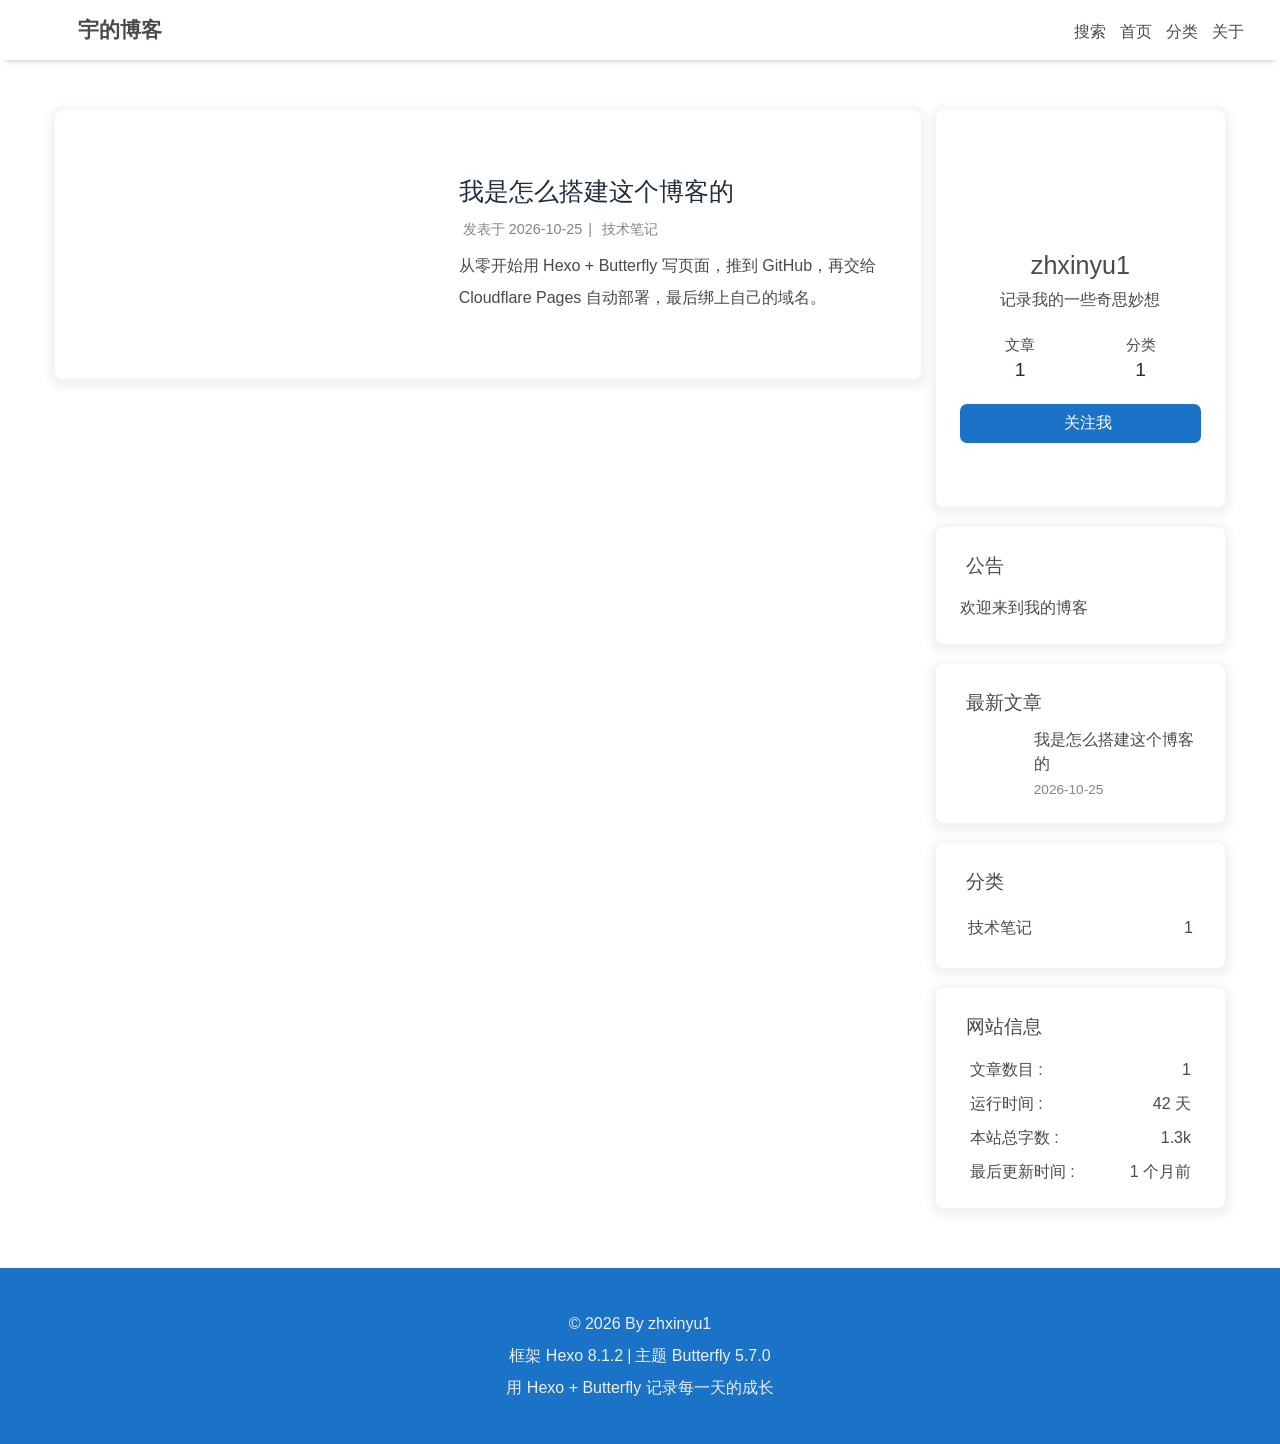
==== index.html @ e1a2023c "Site updated: 2026-10-25 14:16:28" ====
<!DOCTYPE html><html lang="zh-CN" data-theme="light"><head><meta charset="UTF-8"><meta http-equiv="X-UA-Compatible" content="IE=edge"><meta name="viewport" content="width=device-width, initial-scale=1.0,viewport-fit=cover"><title>宇的博客 - 记录我的一些奇思妙想</title><meta name="author" content="zhxinyu1"><meta name="copyright" content="zhxinyu1"><meta name="format-detection" content="telephone=no"><meta name="theme-color" content="#ffffff"><meta name="description" content="一些奇思妙想，一些偶然的小发现">
<meta property="og:type" content="website">
<meta property="og:title" content="宇的博客">
<meta property="og:url" content="https://zhxinyu1.github.io/index.html">
<meta property="og:site_name" content="宇的博客">
<meta property="og:description" content="一些奇思妙想，一些偶然的小发现">
<meta property="og:locale" content="zh_CN">
<meta property="og:image" content="https://zhxinyu1.github.io/img/avatar.jpg">
<meta property="article:author" content="zhxinyu1">
<meta property="article:tag" content="博客, 随笔, 奇思妙想">
<meta name="twitter:card" content="summary">
<meta name="twitter:image" content="https://zhxinyu1.github.io/img/avatar.jpg"><script type="application/ld+json">{
  "@context": "https://schema.org",
  "@type": "WebSite",
  "name": "宇的博客",
  "alternateName": [
    "记录我的一些奇思妙想",
    "zhxinyu1.github.io"
  ],
  "url": "https://zhxinyu1.github.io/"
}</script><link rel="shortcut icon" href="/img/favicon.png"><link rel="canonical" href="https://zhxinyu1.github.io/index.html"><link rel="preconnect" href="https://registry.npmmirror.com"/><link rel="stylesheet" href="/css/index.css?v=5.7.0"><link rel="stylesheet" href="https://registry.npmmirror.com/@fortawesome/fontawesome-free/7.3.1/files/css/all.min.css"><link rel="stylesheet" href="https://registry.npmmirror.com/@fancyapps/ui/6.1.14/files/dist/fancybox/fancybox.css" media="print" onload="this.media='all'"><script>
    (() => {
      
    const saveToLocal = {
      set: (key, value, ttl) => {
        const data = { value }

        if (ttl != null) {
          data.expiry = Date.now() + ttl * 86400000
        }

        localStorage.setItem(key, JSON.stringify(data))
      },
      get: key => {
        const itemStr = localStorage.getItem(key)
        if (!itemStr) return

        try {
          const data = JSON.parse(itemStr)

          if (data.expiry && Date.now() > data.expiry) {
            localStorage.removeItem(key)
            return
          }

          return data.value
        } catch {
          localStorage.removeItem(key)
        }
      }
    }

    const scriptCache = new Map()
    const cssCache = new Map()
    window.btf = {
      saveToLocal,
      getScript: (url, attr = {}) => {
        if (scriptCache.has(url)) {
          return scriptCache.get(url)
        }

        const promise = new Promise((resolve, reject) => {
          const script = document.createElement('script')

          script.src = url
          script.async = true

          for (const key in attr) {
            script.setAttribute(key, attr[key])
          }

          script.onload = resolve
          script.onerror = reject

          document.head.appendChild(script)
        })

        scriptCache.set(url, promise)

        return promise
      },
      getCSS: (url, id) => {
        if (cssCache.has(url)) {
          return cssCache.get(url)
        }

        const promise = new Promise((resolve, reject) => {
          const link = document.createElement('link')

          link.rel = 'stylesheet'
          link.href = url

          if (id) {
            link.id = id
          }

          link.onload = resolve
          link.onerror = reject

          document.head.appendChild(link)
        })

        cssCache.set(url, promise)

        return promise
      },
      addGlobalFn: (key, fn, name = false, parent = window) => {
        if (!false && key.startsWith('pjax')) return
        const globalFn = parent.globalFn || {}
        globalFn[key] = globalFn[key] || {}
        globalFn[key][name || Object.keys(globalFn[key]).length] = fn
        parent.globalFn = globalFn
      }
    }
  
      
      const metaThemeColor = document.querySelector('meta[name="theme-color"]')
      const activateDarkMode = () => {
        document.documentElement.dataset.theme = 'dark'
        if (metaThemeColor !== null) {
          metaThemeColor.setAttribute('content', '#0d0d0d')
        }
      }
      const activateLightMode = () => {
        document.documentElement.dataset.theme = 'light'
        if (metaThemeColor !== null) {
          metaThemeColor.setAttribute('content', '#ffffff')
        }
      }

      btf.activateDarkMode = activateDarkMode
      btf.activateLightMode = activateLightMode

      const theme = saveToLocal.get('theme')
    
          const mediaQueryDark = window.matchMedia('(prefers-color-scheme: dark)')
          const mediaQueryLight = window.matchMedia('(prefers-color-scheme: light)')

          if (theme === undefined) {
            if (mediaQueryLight.matches) activateLightMode()
            else if (mediaQueryDark.matches) activateDarkMode()
            else {
              const hour = new Date().getHours()
              const start = 6
              const end = 18
              const isNight =
                start < end
                    ? hour < start || hour >= end
                    : hour >= start || hour < end
              isNight ? activateDarkMode() : activateLightMode()
            }
            mediaQueryDark.addEventListener('change', e => {
              if (saveToLocal.get('theme') === undefined) {
                e.matches ? activateDarkMode() : activateLightMode()
              }
            })
          } else {
            theme === 'light' ? activateLightMode() : activateDarkMode()
          }
        
      
      const asideStatus = saveToLocal.get('aside-status')
      if (asideStatus !== undefined) {
        document.documentElement.classList.toggle('hide-aside', asideStatus === 'hide')
      }
    
      
    const detectApple = () => {
      if (/iPad|iPhone|iPod|Macintosh/.test(navigator.userAgent)) {
        document.documentElement.classList.add('apple')
      }
    }
    detectApple()
  
    })()
  </script><script>const GLOBAL_CONFIG = {
  root: '/',
  algolia: undefined,
  localSearch: {"path":"/search.xml","preload":true,"top_n_per_article":1,"unescape":false,"pagination":{"enable":false,"hitsPerPage":8},"languages":{"hits_empty":"未找到符合您查询的内容：${query}","hits_stats":"共找到 ${hits} 篇文章"}},
  translate: undefined,
  highlight: {"plugin":"highlight.js","highlightCopy":true,"highlightLang":true,"highlightHeightLimit":false,"highlightFullpage":false,"highlightMacStyle":true},
  copy: {
    success: '复制成功',
    error: '复制失败',
    noSupport: '浏览器不支持'
  },
  relativeDate: {
    homepage: false,
    post: false
  },
  runtime: '天',
  dateSuffix: {
    just: '刚刚',
    min: '分钟前',
    hour: '小时前',
    day: '天前',
    month: '个月前'
  },
  copyright: {"limitCount":150,"languages":{"author":"作者: zhxinyu1","link":"链接: ","source":"来源: 宇的博客","info":"著作权归作者所有。商业转载请联系作者获得授权，非商业转载请注明出处。"}},
  lightbox: 'fancybox',
  Snackbar: undefined,
  infinitegrid: {
    js: 'https://registry.npmmirror.com/@egjs/infinitegrid/4.13.0/files/dist/infinitegrid.min.js',
    buttonText: '加载更多'
  },
  isPhotoFigcaption: true,
  islazyloadPlugin: true,
  isAnchor: false,
  percent: {
    toc: true,
    rightside: true,
  },
  autoDarkmode: true
}</script><script id="config-diff">var GLOBAL_CONFIG_SITE = {
  title: '宇的博客',
  isHighlightShrink: false,
  isToc: false,
  pageType: 'home'
}</script><link rel="stylesheet" href="/css/custom.css"><meta name="generator" content="Hexo 8.1.2"></head><body><div id="loading-box"><div class="loading-left-bg"></div><div class="loading-right-bg"></div><div class="spinner-box"><div class="configure-border-1"><div class="configure-core"></div></div><div class="configure-border-2"><div class="configure-core"></div></div><div class="loading-word">加载中...</div></div></div><script>(()=>{
  const $loadingBox = document.getElementById('loading-box')
  const $body = document.body
  const preloader = {
    endLoading: () => {
      if ($loadingBox.classList.contains('loaded')) return
      $body.style.overflow = ''
      $loadingBox.classList.add('loaded')
    },
    initLoading: () => {
      $body.style.overflow = 'hidden'
      $loadingBox.classList.remove('loaded')
    }
  }

  preloader.initLoading()

  if (document.readyState === 'complete') {
    preloader.endLoading()
  } else {
    window.addEventListener('load', preloader.endLoading)
    document.addEventListener('DOMContentLoaded', preloader.endLoading)
    // Add timeout protection: force end after 7 seconds
    setTimeout(preloader.endLoading, 7000)
  }

  if (false) {
    btf.addGlobalFn('pjaxSend', preloader.initLoading, 'preloader_init')
    btf.addGlobalFn('pjaxComplete', preloader.endLoading, 'preloader_end')
  }
})()</script><div id="sidebar"><div id="menu-mask"></div><div id="sidebar-menus"><div class="avatar-img text-center"><img src="[data-uri]" data-lazy-src="/img/avatar.jpg" onerror="this.onerror=null;this.src='/img/friend_404.gif'" alt="avatar"/></div><div class="site-data text-center"><a href="/"><div class="headline">文章</div><div class="length-num">1</div></a><a href="/categories/"><div class="headline">分类</div><div class="length-num">1</div></a></div><div class="menus_items"><div class="menus_item"><a class="site-page" href="/"><i class="fa-fw fas fa-home"></i><span> 首页</span></a></div><div class="menus_item"><a class="site-page" href="/categories/"><i class="fa-fw fas fa-folder-open"></i><span> 分类</span></a></div><div class="menus_item"><a class="site-page" href="/about/"><i class="fa-fw fas fa-user"></i><span> 关于</span></a></div></div></div></div><div class="page" id="body-wrap"><header class="not-top-img fixed" id="page-header"><nav id="nav"><span id="blog-info"><a class="nav-site-title" href="/"><img class="site-icon" src="[data-uri]" data-lazy-src="/img/logo.png" alt="Logo"><span class="site-name">宇的博客</span></a></span><div id="menus"><div id="search-button"><span class="site-page social-icon search"><i class="fas fa-search fa-fw"></i><span> 搜索</span></span></div><div class="menus_items"><div class="menus_item"><a class="site-page" href="/"><i class="fa-fw fas fa-home"></i><span> 首页</span></a></div><div class="menus_item"><a class="site-page" href="/categories/"><i class="fa-fw fas fa-folder-open"></i><span> 分类</span></a></div><div class="menus_item"><a class="site-page" href="/about/"><i class="fa-fw fas fa-user"></i><span> 关于</span></a></div></div><div id="toggle-menu"><span class="site-page"><i class="fas fa-bars fa-fw"></i></span></div></div></nav><h1 class="title-seo">宇的博客</h1></header><main class="layout" id="content-inner"><div class="recent-posts nc" id="recent-posts"><div class="recent-post-items"><div class="recent-post-item"><div class="post_cover left"><a href="/2026/10/25/%E6%88%91%E7%9A%84%E7%AC%AC%E4%B8%80%E7%AF%87%E5%8D%9A%E5%AE%A2/" title="我是怎么搭建这个博客的"><img class="post-bg" src="[data-uri]" data-lazy-src="/img/cover/cover3.jpg" onerror="this.onerror=null;this.src='/img/404.jpg'" alt="我是怎么搭建这个博客的"></a></div><div class="recent-post-info"><a class="article-title" href="/2026/10/25/%E6%88%91%E7%9A%84%E7%AC%AC%E4%B8%80%E7%AF%87%E5%8D%9A%E5%AE%A2/" title="我是怎么搭建这个博客的">我是怎么搭建这个博客的</a><div class="article-meta-wrap"><span class="post-meta-date"><i class="far fa-calendar-alt"></i><span class="article-meta-label">发表于</span><time datetime="2026-10-25T03:40:00.000Z" title="发表于 2026-10-25 11:40:00">2026-10-25</time></span><span class="article-meta"><span class="article-meta-separator">|</span><i class="fas fa-inbox"></i><a class="article-meta__categories" href="/categories/%E6%8A%80%E6%9C%AF%E7%AC%94%E8%AE%B0/">技术笔记</a></span></div><div class="content">从零开始用 Hexo + Butterfly 写页面，推到 GitHub，再交给 Cloudflare Pages 自动部署，最后绑上自己的域名。</div></div></div></div></div><div class="aside-content" id="aside-content"><div class="card-widget card-info text-center"><div class="avatar-img"><img src="[data-uri]" data-lazy-src="/img/avatar.jpg" onerror="this.onerror=null;this.src='/img/friend_404.gif'" alt="avatar"/></div><div class="author-info-name">zhxinyu1</div><div class="author-info-description">记录我的一些奇思妙想</div><div class="site-data"><a href="/"><div class="headline">文章</div><div class="length-num">1</div></a><a href="/categories/"><div class="headline">分类</div><div class="length-num">1</div></a></div><a id="card-info-btn" target="_blank" rel="noopener" href="https://github.com/zhxinyu1"><i class="fab fa-github"></i><span>关注我</span></a><div class="card-info-social-icons"><a class="social-icon" href="https://github.com/zhxinyu1" target="_blank" title="Github"><i class="fab fa-github" style="color: #1a73c6;"></i></a><a class="social-icon" href="/categories/" target="_blank" title="分类"><i class="fas fa-folder-open" style="color: #1a73c6;"></i></a><a class="social-icon" href="/about/" target="_blank" title="联系我"><i class="fas fa-envelope" style="color: #1a73c6;"></i></a></div></div><div class="card-widget card-announcement"><div class="item-headline"><i class="fas fa-bullhorn fa-shake"></i><span>公告</span></div><div class="announcement_content">欢迎来到我的博客</div></div><div class="sticky_layout"><div class="card-widget card-recent-post"><div class="item-headline"><i class="fas fa-history"></i><span>最新文章</span></div><div class="aside-list"><div class="aside-list-item"><a class="thumbnail" href="/2026/10/25/%E6%88%91%E7%9A%84%E7%AC%AC%E4%B8%80%E7%AF%87%E5%8D%9A%E5%AE%A2/" title="我是怎么搭建这个博客的"><img src="[data-uri]" data-lazy-src="/img/cover/cover3.jpg" onerror="this.onerror=null;this.src='/img/404.jpg'" alt="我是怎么搭建这个博客的"/></a><div class="content"><a class="title" href="/2026/10/25/%E6%88%91%E7%9A%84%E7%AC%AC%E4%B8%80%E7%AF%87%E5%8D%9A%E5%AE%A2/" title="我是怎么搭建这个博客的">我是怎么搭建这个博客的</a><time datetime="2026-10-25T03:40:00.000Z" title="发表于 2026-10-25 11:40:00">2026-10-25</time></div></div></div></div><div class="card-widget card-categories"><div class="item-headline"><i class="fas fa-folder-open"></i><span>分类</span></div>
          <ul class="card-category-list" id="aside-cat-list">
            <li class="card-category-list-item "><a class="card-category-list-link" href="/categories/%E6%8A%80%E6%9C%AF%E7%AC%94%E8%AE%B0/"><span class="card-category-list-name">技术笔记</span><span class="card-category-list-count">1</span></a></li>
          </ul></div><div class="card-widget card-webinfo"><div class="item-headline"><i class="fas fa-chart-line"></i><span>网站信息</span></div><div class="webinfo"><div class="webinfo-item"><div class="item-name">文章数目 :</div><div class="item-count">1</div></div><div class="webinfo-item"><div class="item-name">运行时间 :</div><div class="item-count" id="runtimeshow" data-publishDate="2026-10-24T16:00:00.000Z"><i class="fa-solid fa-spinner fa-spin"></i></div></div><div class="webinfo-item"><div class="item-name">本站总字数 :</div><div class="item-count">1.3k</div></div><div class="webinfo-item"><div class="item-name">最后更新时间 :</div><div class="item-count" id="last-push-date" data-lastPushDate="2026-10-25T06:16:26.261Z"><i class="fa-solid fa-spinner fa-spin"></i></div></div></div></div></div></div></main><footer id="footer"><div class="footer-other"><div class="footer-copyright"><span class="copyright">&copy;&nbsp;2026 By zhxinyu1</span><span class="framework-info"><span>框架 </span><a target="_blank" rel="noopener" href="https://hexo.io">Hexo 8.1.2</a><span class="footer-separator">|</span><span>主题 </span><a target="_blank" rel="noopener" href="https://github.com/jerryc127/hexo-theme-butterfly">Butterfly 5.7.0</a></span></div><div class="footer_custom_text">用 Hexo + Butterfly 记录每一天的成长</div></div></footer></div><div id="rightside"><div id="rightside-config-hide"><button id="darkmode" type="button" title="日间和夜间模式切换"><i class="fas fa-adjust"></i></button><button id="hide-aside-btn" type="button" title="单栏和双栏切换"><i class="fas fa-arrows-alt-h"></i></button></div><div id="rightside-config-show"><button id="rightside-config" type="button" title="设置"><i class="fas fa-cog fa-spin"></i></button><button id="go-up" type="button" title="回到顶部"><span class="scroll-percent"></span><i class="fas fa-arrow-up"></i></button></div></div><div><script src="/js/utils.js?v=5.7.0"></script><script src="/js/main.js?v=5.7.0"></script><script src="https://registry.npmmirror.com/@fancyapps/ui/6.1.14/files/dist/fancybox/fancybox.umd.js"></script><script src="https://registry.npmmirror.com/instant.page/5.2.0/files/instantpage.js" type="module"></script><script src="https://registry.npmmirror.com/vanilla-lazyload/19.1.3/files/dist/lazyload.iife.min.js"></script><div class="js-pjax"></div><script defer="defer" id="ribbon" src="https://registry.npmmirror.com/butterfly-extsrc/1.1.6/files/dist/canvas-ribbon.min.js" size="140" alpha="0.5" zIndex="-1" mobile="false" data-click="false"></script><script id="click-heart" src="https://registry.npmmirror.com/butterfly-extsrc/1.1.6/files/dist/click-heart.min.js" async="async" mobile="false"></script><div id="local-search"><div class="search-dialog"><nav class="search-nav"><span class="search-dialog-title">搜索</span><i class="fas fa-spinner fa-pulse" id="loading-status" hidden="hidden"></i><button class="search-close-button"><i class="fas fa-times"></i></button></nav><div class="text-center" id="loading-database"><i class="fas fa-spinner fa-pulse"></i><span>  数据加载中</span></div><div class="local-search-input"><input placeholder="搜索文章…" type="text"/></div><hr/><div id="local-search-results"></div><div class="ais-Pagination" id="local-search-pagination" style="display:none;"><ul class="ais-Pagination-list"></ul></div><div id="local-search-stats"></div></div><div id="search-mask"></div><script src="/js/search/local-search.js?v=5.7.0"></script></div></div></body></html>
---- css/custom.css ----
/* ==========================================================================
   自定义样式 —— 在 Butterfly 主题之上加的一层轻薄修饰

   写法约定：
     1. 颜色统一收敛到 :root 的 --yz-* 变量，换主色只改一处；
     2. 选择器带上 #recent-posts / #aside-content 等前缀，
        是为了压过主题内置规则 —— 主题用的是「id + 多个类名」，权重更高，
        只写单个类名会被主题覆盖，等于白写；
     3. 不改任何模板文件，主题升级不受影响。
   ========================================================================== */

:root {
  --yz-accent: #1a73c6;
  --yz-accent-shadow: rgba(26, 115, 198, 0.28);
  --yz-accent-tint: rgba(26, 115, 198, 0.09);
  --yz-accent-line: rgba(26, 115, 198, 0.3);
  --yz-text-muted: #7b8794;
  --yz-ease: cubic-bezier(0.25, 0.8, 0.25, 1);
}

/* --------------------------------------------------------------------------
   一、正文链接：hover 时一条从左向右生长的下划线
   -------------------------------------------------------------------------- */

#article-container a:not(.headerlink):not(.fancybox) {
  background-image: linear-gradient(var(--yz-accent), var(--yz-accent));
  background-repeat: no-repeat;
  background-position: 0 100%;
  background-size: 0 1px;
  transition: background-size 0.35s ease;
}

#article-container a:not(.headerlink):not(.fancybox):hover {
  background-size: 100% 1px;
}

/* --------------------------------------------------------------------------
   二、卡片：更轻的投影 + 更缓的抬升
   -------------------------------------------------------------------------- */

#recent-posts .recent-post-item,
#aside-content .card-widget:not(#card-toc) {
  transition: transform 0.35s var(--yz-ease), box-shadow 0.35s var(--yz-ease);
}

#recent-posts .recent-post-item:hover,
#aside-content .card-widget:not(#card-toc):hover {
  transform: translateY(-3px);
  box-shadow: 0 12px 28px -10px var(--yz-accent-shadow);
}

/* --------------------------------------------------------------------------
   三、头像：一圈柔和的呼吸光
   主题的 .avatar-img 带 overflow: hidden，伪元素会被裁掉，所以用 box-shadow
   -------------------------------------------------------------------------- */

#aside-content .card-info .avatar-img {
  animation: avatar-breathe 4s ease-in-out infinite;
}

@keyframes avatar-breathe {
  0%,
  100% {
    box-shadow: 0 0 0 0 var(--yz-accent-shadow);
  }

  50% {
    box-shadow: 0 0 0 7px rgba(26, 115, 198, 0.08);
  }
}

/* --------------------------------------------------------------------------
   四、导航栏：毛玻璃底
   -------------------------------------------------------------------------- */

#page-header.fixed #nav {
  -webkit-backdrop-filter: blur(8px) saturate(140%);
  backdrop-filter: blur(8px) saturate(140%);
}

/* --------------------------------------------------------------------------
   五、滚动条：更窄、更圆、跟主题同色
   -------------------------------------------------------------------------- */

*::-webkit-scrollbar {
  width: 7px;
  height: 7px;
}

*::-webkit-scrollbar-thumb {
  border-radius: 4px;
  background: rgba(26, 115, 198, 0.55);
}

*::-webkit-scrollbar-thumb:hover {
  background: rgba(26, 115, 198, 0.85);
}

*::-webkit-scrollbar-track {
  background: transparent;
}

/* --------------------------------------------------------------------------
   六、代码块：略大一点的圆角 + 更柔的分隔线
   主题的选择器是 .container figure.highlight，这里必须同样带上 .container
   -------------------------------------------------------------------------- */

.container figure.highlight {
  border-radius: 8px;
}

.container figure.highlight .highlight-tools {
  border-bottom: 1px solid rgba(127, 127, 127, 0.12);
}

/* 行内代码不刺眼 */
#article-container code:not([class*='language-']) {
  padding: 0.15em 0.4em;
  border-radius: 4px;
  background: var(--yz-accent-tint);
  color: var(--yz-accent);
}

/* --------------------------------------------------------------------------
   七、正文标题：悬停时小图标轻微右移
   主题里标题的 :before 是绝对定位（left: 0），靠 padding-left 让位，
   所以这里只做动效，不加 margin（margin 对绝对定位元素无效）
   -------------------------------------------------------------------------- */

#article-container.post-content h2::before,
#article-container.post-content h3::before {
  transition: transform 0.25s ease;
}

#article-container.post-content h2:hover::before,
#article-container.post-content h3:hover::before {
  transform: translateX(2px);
}

/* --------------------------------------------------------------------------
   八、回到顶部按钮
   -------------------------------------------------------------------------- */

#go-up {
  transition: transform 0.3s ease;
}

#go-up:hover {
  transform: translateY(-3px);
}

/* --------------------------------------------------------------------------
   九、深色模式适配
   -------------------------------------------------------------------------- */

[data-theme='dark'] #article-container code:not([class*='language-']) {
  background: rgba(26, 115, 198, 0.18);
  color: #7cbbf5;
}

[data-theme='dark'] #recent-posts .recent-post-item:hover,
[data-theme='dark'] #aside-content .card-widget:not(#card-toc):hover {
  box-shadow: 0 12px 28px -10px rgba(0, 0, 0, 0.65);
}

/* --------------------------------------------------------------------------
   十、移动端：收掉位移和投影，避免糊成一片
   -------------------------------------------------------------------------- */

@media (max-width: 768px) {
  #recent-posts .recent-post-item:hover,
  #aside-content .card-widget:not(#card-toc):hover {
    transform: none;
    box-shadow: none;
  }
}

/* --------------------------------------------------------------------------
   十一、还没有文章时的空态提示
   -------------------------------------------------------------------------- */

.recent-post-items:empty::after,
.category-lists:empty::after {
  display: block;
  border: 1px dashed var(--yz-accent-line);
  border-radius: 12px;
  background: rgba(26, 115, 198, 0.04);
  color: var(--yz-text-muted);
  text-align: center;
  font-size: 15px;
  letter-spacing: 0.4px;
  line-height: 1.9;
}

.recent-post-items:empty::after {
  content: '还没有文章｜写好第一篇，它就会出现在这里';
  padding: 64px 24px;
}

.category-lists:empty::after {
  content: '还没有分类｜在文章开头的 categories 里写上分类名即可';
  padding: 48px 20px;
}

.card-recent-post .aside-list:empty::after {
  content: '暂无文章';
  display: block;
  padding: 12px 0;
  color: #9aa4af;
  text-align: center;
  font-size: 0.9em;
}

[data-theme='dark'] .recent-post-items:empty::after,
[data-theme='dark'] .category-lists:empty::after {
  border-color: rgba(124, 187, 245, 0.28);
  background: rgba(124, 187, 245, 0.06);
  color: #8b95a1;
}

/* --------------------------------------------------------------------------
   十二、尊重系统「减少动态效果」设置
   -------------------------------------------------------------------------- */

@media (prefers-reduced-motion: reduce) {
  #recent-posts .recent-post-item,
  #aside-content .card-widget:not(#card-toc),
  #article-container a:not(.headerlink):not(.fancybox),
  #go-up {
    transition: none;
  }

  #recent-posts .recent-post-item:hover,
  #aside-content .card-widget:not(#card-toc):hover,
  #go-up:hover {
    transform: none;
  }

  #aside-content .card-info .avatar-img {
    animation: none;
  }
}
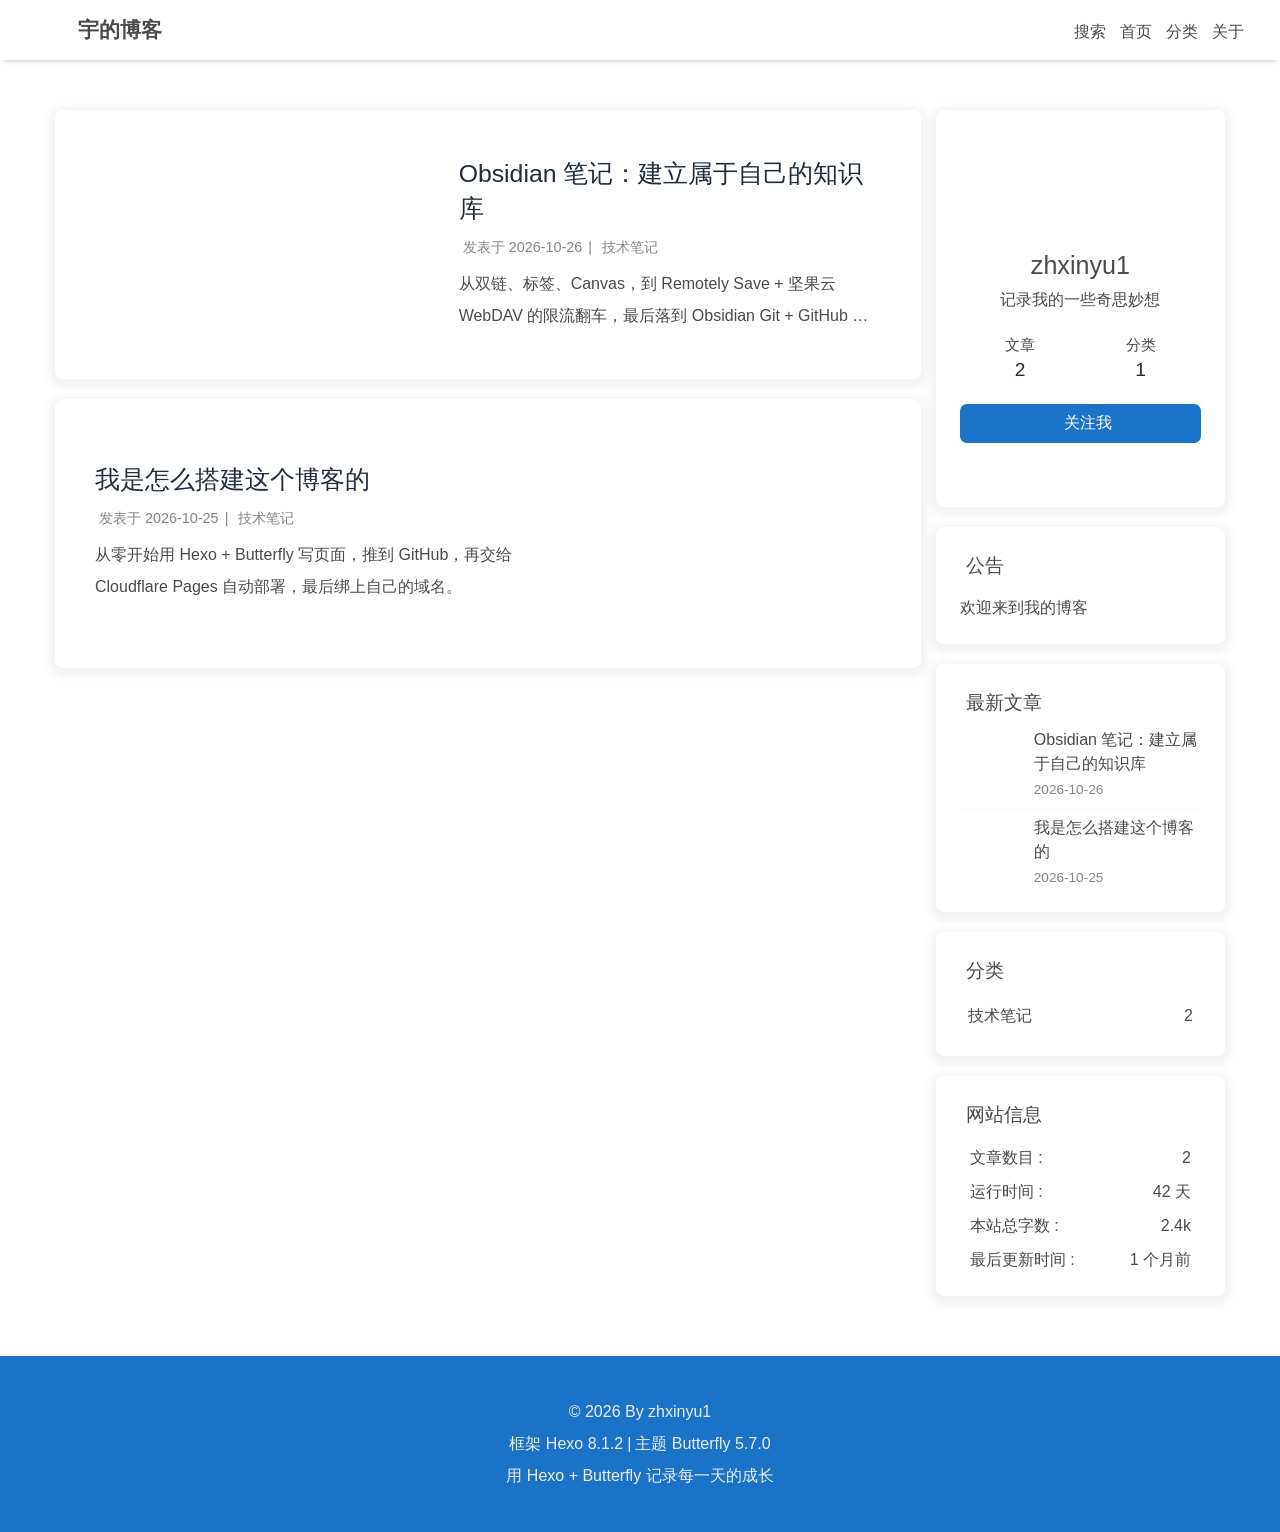
==== commit 1b201e43: "Site updated: 2026-10-26 22:46:08" ====
--- a/index.html
+++ b/index.html
@@ -246,7 +246,7 @@
     btf.addGlobalFn('pjaxSend', preloader.initLoading, 'preloader_init')
     btf.addGlobalFn('pjaxComplete', preloader.endLoading, 'preloader_end')
   }
-})()</script><div id="sidebar"><div id="menu-mask"></div><div id="sidebar-menus"><div class="avatar-img text-center"><img src="[data-uri]" data-lazy-src="/img/avatar.jpg" onerror="this.onerror=null;this.src='/img/friend_404.gif'" alt="avatar"/></div><div class="site-data text-center"><a href="/"><div class="headline">文章</div><div class="length-num">1</div></a><a href="/categories/"><div class="headline">分类</div><div class="length-num">1</div></a></div><div class="menus_items"><div class="menus_item"><a class="site-page" href="/"><i class="fa-fw fas fa-home"></i><span> 首页</span></a></div><div class="menus_item"><a class="site-page" href="/categories/"><i class="fa-fw fas fa-folder-open"></i><span> 分类</span></a></div><div class="menus_item"><a class="site-page" href="/about/"><i class="fa-fw fas fa-user"></i><span> 关于</span></a></div></div></div></div><div class="page" id="body-wrap"><header class="not-top-img fixed" id="page-header"><nav id="nav"><span id="blog-info"><a class="nav-site-title" href="/"><img class="site-icon" src="[data-uri]" data-lazy-src="/img/logo.png" alt="Logo"><span class="site-name">宇的博客</span></a></span><div id="menus"><div id="search-button"><span class="site-page social-icon search"><i class="fas fa-search fa-fw"></i><span> 搜索</span></span></div><div class="menus_items"><div class="menus_item"><a class="site-page" href="/"><i class="fa-fw fas fa-home"></i><span> 首页</span></a></div><div class="menus_item"><a class="site-page" href="/categories/"><i class="fa-fw fas fa-folder-open"></i><span> 分类</span></a></div><div class="menus_item"><a class="site-page" href="/about/"><i class="fa-fw fas fa-user"></i><span> 关于</span></a></div></div><div id="toggle-menu"><span class="site-page"><i class="fas fa-bars fa-fw"></i></span></div></div></nav><h1 class="title-seo">宇的博客</h1></header><main class="layout" id="content-inner"><div class="recent-posts nc" id="recent-posts"><div class="recent-post-items"><div class="recent-post-item"><div class="post_cover left"><a href="/2026/10/25/%E6%88%91%E7%9A%84%E7%AC%AC%E4%B8%80%E7%AF%87%E5%8D%9A%E5%AE%A2/" title="我是怎么搭建这个博客的"><img class="post-bg" src="[data-uri]" data-lazy-src="/img/cover/cover3.jpg" onerror="this.onerror=null;this.src='/img/404.jpg'" alt="我是怎么搭建这个博客的"></a></div><div class="recent-post-info"><a class="article-title" href="/2026/10/25/%E6%88%91%E7%9A%84%E7%AC%AC%E4%B8%80%E7%AF%87%E5%8D%9A%E5%AE%A2/" title="我是怎么搭建这个博客的">我是怎么搭建这个博客的</a><div class="article-meta-wrap"><span class="post-meta-date"><i class="far fa-calendar-alt"></i><span class="article-meta-label">发表于</span><time datetime="2026-10-25T03:40:00.000Z" title="发表于 2026-10-25 11:40:00">2026-10-25</time></span><span class="article-meta"><span class="article-meta-separator">|</span><i class="fas fa-inbox"></i><a class="article-meta__categories" href="/categories/%E6%8A%80%E6%9C%AF%E7%AC%94%E8%AE%B0/">技术笔记</a></span></div><div class="content">从零开始用 Hexo + Butterfly 写页面，推到 GitHub，再交给 Cloudflare Pages 自动部署，最后绑上自己的域名。</div></div></div></div></div><div class="aside-content" id="aside-content"><div class="card-widget card-info text-center"><div class="avatar-img"><img src="[data-uri]" data-lazy-src="/img/avatar.jpg" onerror="this.onerror=null;this.src='/img/friend_404.gif'" alt="avatar"/></div><div class="author-info-name">zhxinyu1</div><div class="author-info-description">记录我的一些奇思妙想</div><div class="site-data"><a href="/"><div class="headline">文章</div><div class="length-num">1</div></a><a href="/categories/"><div class="headline">分类</div><div class="length-num">1</div></a></div><a id="card-info-btn" target="_blank" rel="noopener" href="https://github.com/zhxinyu1"><i class="fab fa-github"></i><span>关注我</span></a><div class="card-info-social-icons"><a class="social-icon" href="https://github.com/zhxinyu1" target="_blank" title="Github"><i class="fab fa-github" style="color: #1a73c6;"></i></a><a class="social-icon" href="/categories/" target="_blank" title="分类"><i class="fas fa-folder-open" style="color: #1a73c6;"></i></a><a class="social-icon" href="/about/" target="_blank" title="联系我"><i class="fas fa-envelope" style="color: #1a73c6;"></i></a></div></div><div class="card-widget card-announcement"><div class="item-headline"><i class="fas fa-bullhorn fa-shake"></i><span>公告</span></div><div class="announcement_content">欢迎来到我的博客</div></div><div class="sticky_layout"><div class="card-widget card-recent-post"><div class="item-headline"><i class="fas fa-history"></i><span>最新文章</span></div><div class="aside-list"><div class="aside-list-item"><a class="thumbnail" href="/2026/10/25/%E6%88%91%E7%9A%84%E7%AC%AC%E4%B8%80%E7%AF%87%E5%8D%9A%E5%AE%A2/" title="我是怎么搭建这个博客的"><img src="[data-uri]" data-lazy-src="/img/cover/cover3.jpg" onerror="this.onerror=null;this.src='/img/404.jpg'" alt="我是怎么搭建这个博客的"/></a><div class="content"><a class="title" href="/2026/10/25/%E6%88%91%E7%9A%84%E7%AC%AC%E4%B8%80%E7%AF%87%E5%8D%9A%E5%AE%A2/" title="我是怎么搭建这个博客的">我是怎么搭建这个博客的</a><time datetime="2026-10-25T03:40:00.000Z" title="发表于 2026-10-25 11:40:00">2026-10-25</time></div></div></div></div><div class="card-widget card-categories"><div class="item-headline"><i class="fas fa-folder-open"></i><span>分类</span></div>
+})()</script><div id="sidebar"><div id="menu-mask"></div><div id="sidebar-menus"><div class="avatar-img text-center"><img src="[data-uri]" data-lazy-src="/img/avatar.jpg" onerror="this.onerror=null;this.src='/img/friend_404.gif'" alt="avatar"/></div><div class="site-data text-center"><a href="/"><div class="headline">文章</div><div class="length-num">2</div></a><a href="/categories/"><div class="headline">分类</div><div class="length-num">1</div></a></div><div class="menus_items"><div class="menus_item"><a class="site-page" href="/"><i class="fa-fw fas fa-home"></i><span> 首页</span></a></div><div class="menus_item"><a class="site-page" href="/categories/"><i class="fa-fw fas fa-folder-open"></i><span> 分类</span></a></div><div class="menus_item"><a class="site-page" href="/about/"><i class="fa-fw fas fa-user"></i><span> 关于</span></a></div></div></div></div><div class="page" id="body-wrap"><header class="not-top-img fixed" id="page-header"><nav id="nav"><span id="blog-info"><a class="nav-site-title" href="/"><img class="site-icon" src="[data-uri]" data-lazy-src="/img/logo.png" alt="Logo"><span class="site-name">宇的博客</span></a></span><div id="menus"><div id="search-button"><span class="site-page social-icon search"><i class="fas fa-search fa-fw"></i><span> 搜索</span></span></div><div class="menus_items"><div class="menus_item"><a class="site-page" href="/"><i class="fa-fw fas fa-home"></i><span> 首页</span></a></div><div class="menus_item"><a class="site-page" href="/categories/"><i class="fa-fw fas fa-folder-open"></i><span> 分类</span></a></div><div class="menus_item"><a class="site-page" href="/about/"><i class="fa-fw fas fa-user"></i><span> 关于</span></a></div></div><div id="toggle-menu"><span class="site-page"><i class="fas fa-bars fa-fw"></i></span></div></div></nav><h1 class="title-seo">宇的博客</h1></header><main class="layout" id="content-inner"><div class="recent-posts nc" id="recent-posts"><div class="recent-post-items"><div class="recent-post-item"><div class="post_cover left"><a href="/2026/10/26/Obsidian%E7%AC%94%E8%AE%B0-%E5%BB%BA%E7%AB%8B%E5%B1%9E%E4%BA%8E%E8%87%AA%E5%B7%B1%E7%9A%84%E7%9F%A5%E8%AF%86%E5%BA%93/" title="Obsidian 笔记：建立属于自己的知识库"><img class="post-bg" src="[data-uri]" data-lazy-src="/img/cover/cover2.jpg" onerror="this.onerror=null;this.src='/img/404.jpg'" alt="Obsidian 笔记：建立属于自己的知识库"></a></div><div class="recent-post-info"><a class="article-title" href="/2026/10/26/Obsidian%E7%AC%94%E8%AE%B0-%E5%BB%BA%E7%AB%8B%E5%B1%9E%E4%BA%8E%E8%87%AA%E5%B7%B1%E7%9A%84%E7%9F%A5%E8%AF%86%E5%BA%93/" title="Obsidian 笔记：建立属于自己的知识库">Obsidian 笔记：建立属于自己的知识库</a><div class="article-meta-wrap"><span class="post-meta-date"><i class="far fa-calendar-alt"></i><span class="article-meta-label">发表于</span><time datetime="2026-10-26T14:45:00.000Z" title="发表于 2026-10-26 22:45:00">2026-10-26</time></span><span class="article-meta"><span class="article-meta-separator">|</span><i class="fas fa-inbox"></i><a class="article-meta__categories" href="/categories/%E6%8A%80%E6%9C%AF%E7%AC%94%E8%AE%B0/">技术笔记</a></span></div><div class="content">从双链、标签、Canvas，到 Remotely Save + 坚果云 WebDAV 的限流翻车，最后落到 Obsidian Git + GitHub 的稳定同步方案。</div></div></div><div class="recent-post-item"><div class="post_cover right"><a href="/2026/10/25/%E6%88%91%E7%9A%84%E7%AC%AC%E4%B8%80%E7%AF%87%E5%8D%9A%E5%AE%A2/" title="我是怎么搭建这个博客的"><img class="post-bg" src="[data-uri]" data-lazy-src="/img/cover/cover4.jpg" onerror="this.onerror=null;this.src='/img/404.jpg'" alt="我是怎么搭建这个博客的"></a></div><div class="recent-post-info"><a class="article-title" href="/2026/10/25/%E6%88%91%E7%9A%84%E7%AC%AC%E4%B8%80%E7%AF%87%E5%8D%9A%E5%AE%A2/" title="我是怎么搭建这个博客的">我是怎么搭建这个博客的</a><div class="article-meta-wrap"><span class="post-meta-date"><i class="far fa-calendar-alt"></i><span class="article-meta-label">发表于</span><time datetime="2026-10-25T03:40:00.000Z" title="发表于 2026-10-25 11:40:00">2026-10-25</time></span><span class="article-meta"><span class="article-meta-separator">|</span><i class="fas fa-inbox"></i><a class="article-meta__categories" href="/categories/%E6%8A%80%E6%9C%AF%E7%AC%94%E8%AE%B0/">技术笔记</a></span></div><div class="content">从零开始用 Hexo + Butterfly 写页面，推到 GitHub，再交给 Cloudflare Pages 自动部署，最后绑上自己的域名。</div></div></div></div></div><div class="aside-content" id="aside-content"><div class="card-widget card-info text-center"><div class="avatar-img"><img src="[data-uri]" data-lazy-src="/img/avatar.jpg" onerror="this.onerror=null;this.src='/img/friend_404.gif'" alt="avatar"/></div><div class="author-info-name">zhxinyu1</div><div class="author-info-description">记录我的一些奇思妙想</div><div class="site-data"><a href="/"><div class="headline">文章</div><div class="length-num">2</div></a><a href="/categories/"><div class="headline">分类</div><div class="length-num">1</div></a></div><a id="card-info-btn" target="_blank" rel="noopener" href="https://github.com/zhxinyu1"><i class="fab fa-github"></i><span>关注我</span></a><div class="card-info-social-icons"><a class="social-icon" href="https://github.com/zhxinyu1" target="_blank" title="Github"><i class="fab fa-github" style="color: #1a73c6;"></i></a><a class="social-icon" href="/categories/" target="_blank" title="分类"><i class="fas fa-folder-open" style="color: #1a73c6;"></i></a><a class="social-icon" href="/about/" target="_blank" title="联系我"><i class="fas fa-envelope" style="color: #1a73c6;"></i></a></div></div><div class="card-widget card-announcement"><div class="item-headline"><i class="fas fa-bullhorn fa-shake"></i><span>公告</span></div><div class="announcement_content">欢迎来到我的博客</div></div><div class="sticky_layout"><div class="card-widget card-recent-post"><div class="item-headline"><i class="fas fa-history"></i><span>最新文章</span></div><div class="aside-list"><div class="aside-list-item"><a class="thumbnail" href="/2026/10/26/Obsidian%E7%AC%94%E8%AE%B0-%E5%BB%BA%E7%AB%8B%E5%B1%9E%E4%BA%8E%E8%87%AA%E5%B7%B1%E7%9A%84%E7%9F%A5%E8%AF%86%E5%BA%93/" title="Obsidian 笔记：建立属于自己的知识库"><img src="[data-uri]" data-lazy-src="/img/cover/cover2.jpg" onerror="this.onerror=null;this.src='/img/404.jpg'" alt="Obsidian 笔记：建立属于自己的知识库"/></a><div class="content"><a class="title" href="/2026/10/26/Obsidian%E7%AC%94%E8%AE%B0-%E5%BB%BA%E7%AB%8B%E5%B1%9E%E4%BA%8E%E8%87%AA%E5%B7%B1%E7%9A%84%E7%9F%A5%E8%AF%86%E5%BA%93/" title="Obsidian 笔记：建立属于自己的知识库">Obsidian 笔记：建立属于自己的知识库</a><time datetime="2026-10-26T14:45:00.000Z" title="发表于 2026-10-26 22:45:00">2026-10-26</time></div></div><div class="aside-list-item"><a class="thumbnail" href="/2026/10/25/%E6%88%91%E7%9A%84%E7%AC%AC%E4%B8%80%E7%AF%87%E5%8D%9A%E5%AE%A2/" title="我是怎么搭建这个博客的"><img src="[data-uri]" data-lazy-src="/img/cover/cover4.jpg" onerror="this.onerror=null;this.src='/img/404.jpg'" alt="我是怎么搭建这个博客的"/></a><div class="content"><a class="title" href="/2026/10/25/%E6%88%91%E7%9A%84%E7%AC%AC%E4%B8%80%E7%AF%87%E5%8D%9A%E5%AE%A2/" title="我是怎么搭建这个博客的">我是怎么搭建这个博客的</a><time datetime="2026-10-25T03:40:00.000Z" title="发表于 2026-10-25 11:40:00">2026-10-25</time></div></div></div></div><div class="card-widget card-categories"><div class="item-headline"><i class="fas fa-folder-open"></i><span>分类</span></div>
           <ul class="card-category-list" id="aside-cat-list">
-            <li class="card-category-list-item "><a class="card-category-list-link" href="/categories/%E6%8A%80%E6%9C%AF%E7%AC%94%E8%AE%B0/"><span class="card-category-list-name">技术笔记</span><span class="card-category-list-count">1</span></a></li>
-          </ul></div><div class="card-widget card-webinfo"><div class="item-headline"><i class="fas fa-chart-line"></i><span>网站信息</span></div><div class="webinfo"><div class="webinfo-item"><div class="item-name">文章数目 :</div><div class="item-count">1</div></div><div class="webinfo-item"><div class="item-name">运行时间 :</div><div class="item-count" id="runtimeshow" data-publishDate="2026-10-24T16:00:00.000Z"><i class="fa-solid fa-spinner fa-spin"></i></div></div><div class="webinfo-item"><div class="item-name">本站总字数 :</div><div class="item-count">1.3k</div></div><div class="webinfo-item"><div class="item-name">最后更新时间 :</div><div class="item-count" id="last-push-date" data-lastPushDate="2026-10-25T06:16:26.261Z"><i class="fa-solid fa-spinner fa-spin"></i></div></div></div></div></div></div></main><footer id="footer"><div class="footer-other"><div class="footer-copyright"><span class="copyright">&copy;&nbsp;2026 By zhxinyu1</span><span class="framework-info"><span>框架 </span><a target="_blank" rel="noopener" href="https://hexo.io">Hexo 8.1.2</a><span class="footer-separator">|</span><span>主题 </span><a target="_blank" rel="noopener" href="https://github.com/jerryc127/hexo-theme-butterfly">Butterfly 5.7.0</a></span></div><div class="footer_custom_text">用 Hexo + Butterfly 记录每一天的成长</div></div></footer></div><div id="rightside"><div id="rightside-config-hide"><button id="darkmode" type="button" title="日间和夜间模式切换"><i class="fas fa-adjust"></i></button><button id="hide-aside-btn" type="button" title="单栏和双栏切换"><i class="fas fa-arrows-alt-h"></i></button></div><div id="rightside-config-show"><button id="rightside-config" type="button" title="设置"><i class="fas fa-cog fa-spin"></i></button><button id="go-up" type="button" title="回到顶部"><span class="scroll-percent"></span><i class="fas fa-arrow-up"></i></button></div></div><div><script src="/js/utils.js?v=5.7.0"></script><script src="/js/main.js?v=5.7.0"></script><script src="https://registry.npmmirror.com/@fancyapps/ui/6.1.14/files/dist/fancybox/fancybox.umd.js"></script><script src="https://registry.npmmirror.com/instant.page/5.2.0/files/instantpage.js" type="module"></script><script src="https://registry.npmmirror.com/vanilla-lazyload/19.1.3/files/dist/lazyload.iife.min.js"></script><div class="js-pjax"></div><script defer="defer" id="ribbon" src="https://registry.npmmirror.com/butterfly-extsrc/1.1.6/files/dist/canvas-ribbon.min.js" size="140" alpha="0.5" zIndex="-1" mobile="false" data-click="false"></script><script id="click-heart" src="https://registry.npmmirror.com/butterfly-extsrc/1.1.6/files/dist/click-heart.min.js" async="async" mobile="false"></script><div id="local-search"><div class="search-dialog"><nav class="search-nav"><span class="search-dialog-title">搜索</span><i class="fas fa-spinner fa-pulse" id="loading-status" hidden="hidden"></i><button class="search-close-button"><i class="fas fa-times"></i></button></nav><div class="text-center" id="loading-database"><i class="fas fa-spinner fa-pulse"></i><span>  数据加载中</span></div><div class="local-search-input"><input placeholder="搜索文章…" type="text"/></div><hr/><div id="local-search-results"></div><div class="ais-Pagination" id="local-search-pagination" style="display:none;"><ul class="ais-Pagination-list"></ul></div><div id="local-search-stats"></div></div><div id="search-mask"></div><script src="/js/search/local-search.js?v=5.7.0"></script></div></div></body></html>+            <li class="card-category-list-item "><a class="card-category-list-link" href="/categories/%E6%8A%80%E6%9C%AF%E7%AC%94%E8%AE%B0/"><span class="card-category-list-name">技术笔记</span><span class="card-category-list-count">2</span></a></li>
+          </ul></div><div class="card-widget card-webinfo"><div class="item-headline"><i class="fas fa-chart-line"></i><span>网站信息</span></div><div class="webinfo"><div class="webinfo-item"><div class="item-name">文章数目 :</div><div class="item-count">2</div></div><div class="webinfo-item"><div class="item-name">运行时间 :</div><div class="item-count" id="runtimeshow" data-publishDate="2026-10-24T16:00:00.000Z"><i class="fa-solid fa-spinner fa-spin"></i></div></div><div class="webinfo-item"><div class="item-name">本站总字数 :</div><div class="item-count">2.4k</div></div><div class="webinfo-item"><div class="item-name">最后更新时间 :</div><div class="item-count" id="last-push-date" data-lastPushDate="2026-10-26T14:46:05.412Z"><i class="fa-solid fa-spinner fa-spin"></i></div></div></div></div></div></div></main><footer id="footer"><div class="footer-other"><div class="footer-copyright"><span class="copyright">&copy;&nbsp;2026 By zhxinyu1</span><span class="framework-info"><span>框架 </span><a target="_blank" rel="noopener" href="https://hexo.io">Hexo 8.1.2</a><span class="footer-separator">|</span><span>主题 </span><a target="_blank" rel="noopener" href="https://github.com/jerryc127/hexo-theme-butterfly">Butterfly 5.7.0</a></span></div><div class="footer_custom_text">用 Hexo + Butterfly 记录每一天的成长</div></div></footer></div><div id="rightside"><div id="rightside-config-hide"><button id="darkmode" type="button" title="日间和夜间模式切换"><i class="fas fa-adjust"></i></button><button id="hide-aside-btn" type="button" title="单栏和双栏切换"><i class="fas fa-arrows-alt-h"></i></button></div><div id="rightside-config-show"><button id="rightside-config" type="button" title="设置"><i class="fas fa-cog fa-spin"></i></button><button id="go-up" type="button" title="回到顶部"><span class="scroll-percent"></span><i class="fas fa-arrow-up"></i></button></div></div><div><script src="/js/utils.js?v=5.7.0"></script><script src="/js/main.js?v=5.7.0"></script><script src="https://registry.npmmirror.com/@fancyapps/ui/6.1.14/files/dist/fancybox/fancybox.umd.js"></script><script src="https://registry.npmmirror.com/instant.page/5.2.0/files/instantpage.js" type="module"></script><script src="https://registry.npmmirror.com/vanilla-lazyload/19.1.3/files/dist/lazyload.iife.min.js"></script><div class="js-pjax"></div><script defer="defer" id="ribbon" src="https://registry.npmmirror.com/butterfly-extsrc/1.1.6/files/dist/canvas-ribbon.min.js" size="140" alpha="0.5" zIndex="-1" mobile="false" data-click="false"></script><script id="click-heart" src="https://registry.npmmirror.com/butterfly-extsrc/1.1.6/files/dist/click-heart.min.js" async="async" mobile="false"></script><div id="local-search"><div class="search-dialog"><nav class="search-nav"><span class="search-dialog-title">搜索</span><i class="fas fa-spinner fa-pulse" id="loading-status" hidden="hidden"></i><button class="search-close-button"><i class="fas fa-times"></i></button></nav><div class="text-center" id="loading-database"><i class="fas fa-spinner fa-pulse"></i><span>  数据加载中</span></div><div class="local-search-input"><input placeholder="搜索文章…" type="text"/></div><hr/><div id="local-search-results"></div><div class="ais-Pagination" id="local-search-pagination" style="display:none;"><ul class="ais-Pagination-list"></ul></div><div id="local-search-stats"></div></div><div id="search-mask"></div><script src="/js/search/local-search.js?v=5.7.0"></script></div></div></body></html>
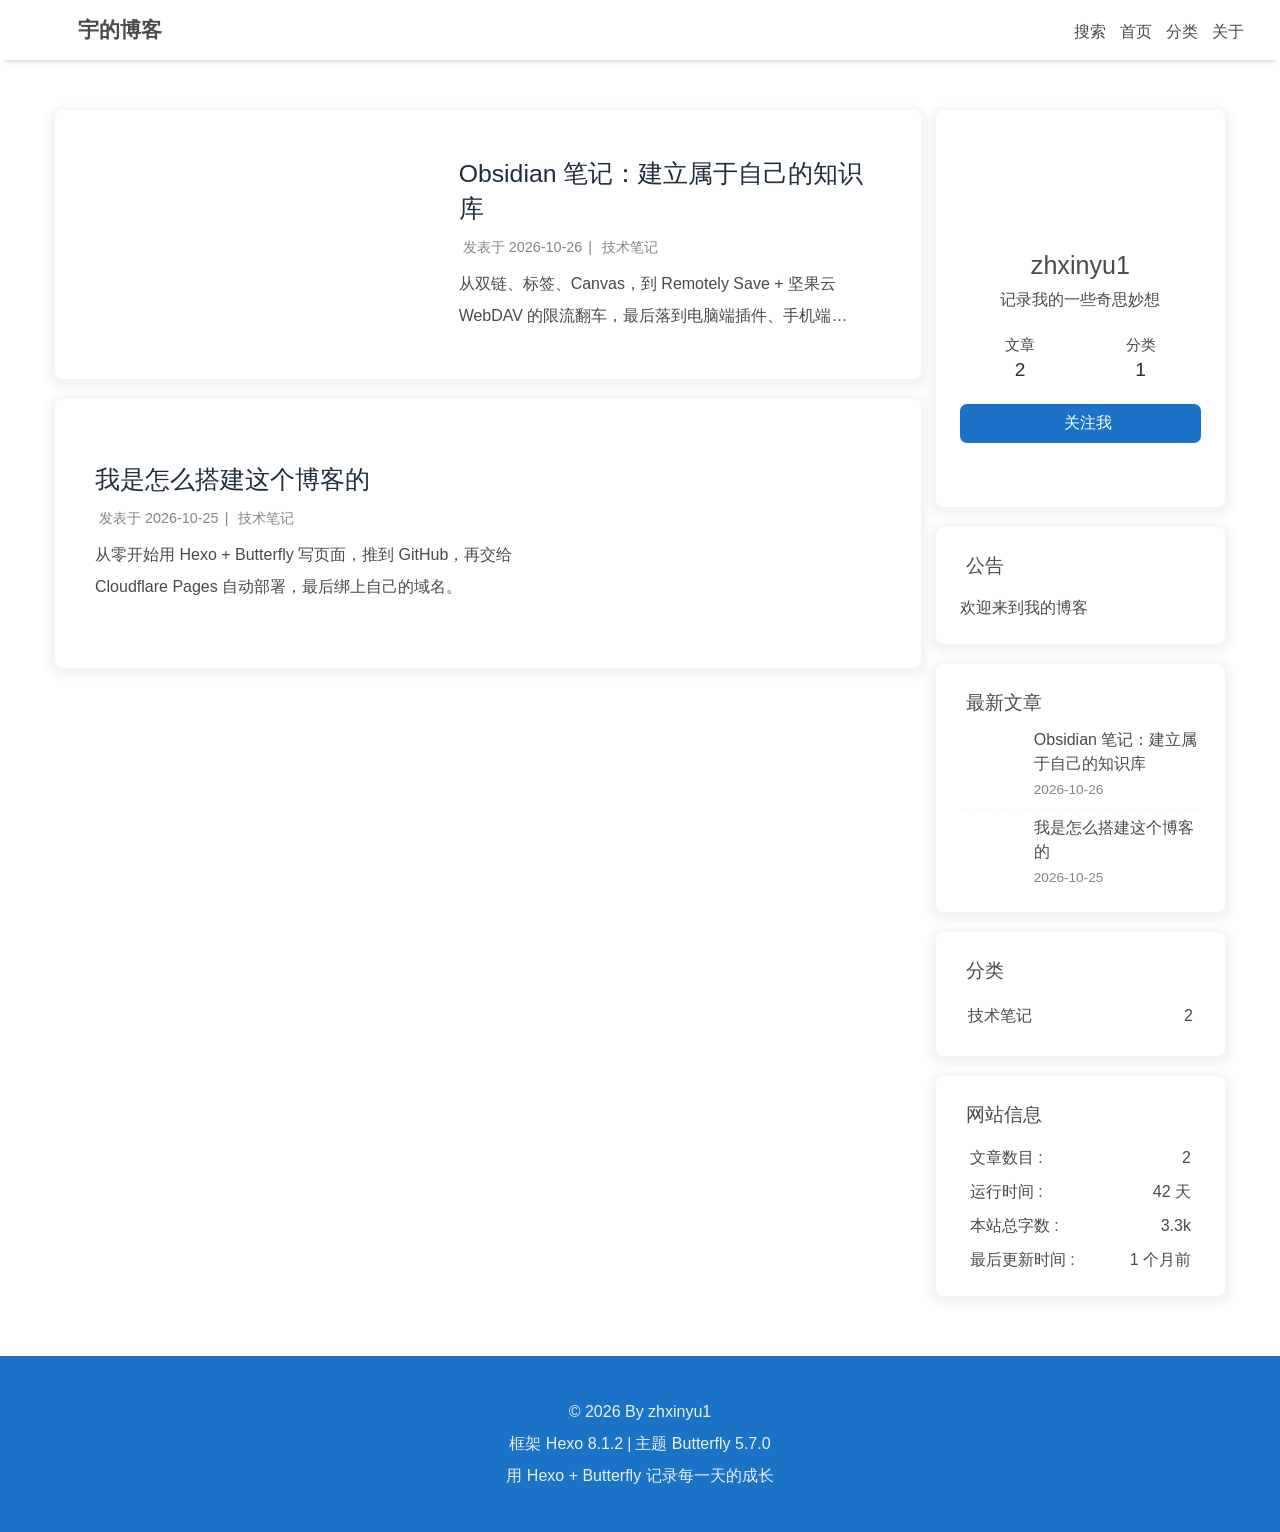
==== commit 0f4f7e5f: "Site updated: 2026-10-27 11:06:30" ====
--- a/index.html
+++ b/index.html
@@ -246,7 +246,7 @@
     btf.addGlobalFn('pjaxSend', preloader.initLoading, 'preloader_init')
     btf.addGlobalFn('pjaxComplete', preloader.endLoading, 'preloader_end')
   }
-})()</script><div id="sidebar"><div id="menu-mask"></div><div id="sidebar-menus"><div class="avatar-img text-center"><img src="[data-uri]" data-lazy-src="/img/avatar.jpg" onerror="this.onerror=null;this.src='/img/friend_404.gif'" alt="avatar"/></div><div class="site-data text-center"><a href="/"><div class="headline">文章</div><div class="length-num">2</div></a><a href="/categories/"><div class="headline">分类</div><div class="length-num">1</div></a></div><div class="menus_items"><div class="menus_item"><a class="site-page" href="/"><i class="fa-fw fas fa-home"></i><span> 首页</span></a></div><div class="menus_item"><a class="site-page" href="/categories/"><i class="fa-fw fas fa-folder-open"></i><span> 分类</span></a></div><div class="menus_item"><a class="site-page" href="/about/"><i class="fa-fw fas fa-user"></i><span> 关于</span></a></div></div></div></div><div class="page" id="body-wrap"><header class="not-top-img fixed" id="page-header"><nav id="nav"><span id="blog-info"><a class="nav-site-title" href="/"><img class="site-icon" src="[data-uri]" data-lazy-src="/img/logo.png" alt="Logo"><span class="site-name">宇的博客</span></a></span><div id="menus"><div id="search-button"><span class="site-page social-icon search"><i class="fas fa-search fa-fw"></i><span> 搜索</span></span></div><div class="menus_items"><div class="menus_item"><a class="site-page" href="/"><i class="fa-fw fas fa-home"></i><span> 首页</span></a></div><div class="menus_item"><a class="site-page" href="/categories/"><i class="fa-fw fas fa-folder-open"></i><span> 分类</span></a></div><div class="menus_item"><a class="site-page" href="/about/"><i class="fa-fw fas fa-user"></i><span> 关于</span></a></div></div><div id="toggle-menu"><span class="site-page"><i class="fas fa-bars fa-fw"></i></span></div></div></nav><h1 class="title-seo">宇的博客</h1></header><main class="layout" id="content-inner"><div class="recent-posts nc" id="recent-posts"><div class="recent-post-items"><div class="recent-post-item"><div class="post_cover left"><a href="/2026/10/26/Obsidian%E7%AC%94%E8%AE%B0-%E5%BB%BA%E7%AB%8B%E5%B1%9E%E4%BA%8E%E8%87%AA%E5%B7%B1%E7%9A%84%E7%9F%A5%E8%AF%86%E5%BA%93/" title="Obsidian 笔记：建立属于自己的知识库"><img class="post-bg" src="[data-uri]" data-lazy-src="/img/cover/cover2.jpg" onerror="this.onerror=null;this.src='/img/404.jpg'" alt="Obsidian 笔记：建立属于自己的知识库"></a></div><div class="recent-post-info"><a class="article-title" href="/2026/10/26/Obsidian%E7%AC%94%E8%AE%B0-%E5%BB%BA%E7%AB%8B%E5%B1%9E%E4%BA%8E%E8%87%AA%E5%B7%B1%E7%9A%84%E7%9F%A5%E8%AF%86%E5%BA%93/" title="Obsidian 笔记：建立属于自己的知识库">Obsidian 笔记：建立属于自己的知识库</a><div class="article-meta-wrap"><span class="post-meta-date"><i class="far fa-calendar-alt"></i><span class="article-meta-label">发表于</span><time datetime="2026-10-26T14:45:00.000Z" title="发表于 2026-10-26 22:45:00">2026-10-26</time></span><span class="article-meta"><span class="article-meta-separator">|</span><i class="fas fa-inbox"></i><a class="article-meta__categories" href="/categories/%E6%8A%80%E6%9C%AF%E7%AC%94%E8%AE%B0/">技术笔记</a></span></div><div class="content">从双链、标签、Canvas，到 Remotely Save + 坚果云 WebDAV 的限流翻车，最后落到 Obsidian Git + GitHub 的稳定同步方案。</div></div></div><div class="recent-post-item"><div class="post_cover right"><a href="/2026/10/25/%E6%88%91%E7%9A%84%E7%AC%AC%E4%B8%80%E7%AF%87%E5%8D%9A%E5%AE%A2/" title="我是怎么搭建这个博客的"><img class="post-bg" src="[data-uri]" data-lazy-src="/img/cover/cover4.jpg" onerror="this.onerror=null;this.src='/img/404.jpg'" alt="我是怎么搭建这个博客的"></a></div><div class="recent-post-info"><a class="article-title" href="/2026/10/25/%E6%88%91%E7%9A%84%E7%AC%AC%E4%B8%80%E7%AF%87%E5%8D%9A%E5%AE%A2/" title="我是怎么搭建这个博客的">我是怎么搭建这个博客的</a><div class="article-meta-wrap"><span class="post-meta-date"><i class="far fa-calendar-alt"></i><span class="article-meta-label">发表于</span><time datetime="2026-10-25T03:40:00.000Z" title="发表于 2026-10-25 11:40:00">2026-10-25</time></span><span class="article-meta"><span class="article-meta-separator">|</span><i class="fas fa-inbox"></i><a class="article-meta__categories" href="/categories/%E6%8A%80%E6%9C%AF%E7%AC%94%E8%AE%B0/">技术笔记</a></span></div><div class="content">从零开始用 Hexo + Butterfly 写页面，推到 GitHub，再交给 Cloudflare Pages 自动部署，最后绑上自己的域名。</div></div></div></div></div><div class="aside-content" id="aside-content"><div class="card-widget card-info text-center"><div class="avatar-img"><img src="[data-uri]" data-lazy-src="/img/avatar.jpg" onerror="this.onerror=null;this.src='/img/friend_404.gif'" alt="avatar"/></div><div class="author-info-name">zhxinyu1</div><div class="author-info-description">记录我的一些奇思妙想</div><div class="site-data"><a href="/"><div class="headline">文章</div><div class="length-num">2</div></a><a href="/categories/"><div class="headline">分类</div><div class="length-num">1</div></a></div><a id="card-info-btn" target="_blank" rel="noopener" href="https://github.com/zhxinyu1"><i class="fab fa-github"></i><span>关注我</span></a><div class="card-info-social-icons"><a class="social-icon" href="https://github.com/zhxinyu1" target="_blank" title="Github"><i class="fab fa-github" style="color: #1a73c6;"></i></a><a class="social-icon" href="/categories/" target="_blank" title="分类"><i class="fas fa-folder-open" style="color: #1a73c6;"></i></a><a class="social-icon" href="/about/" target="_blank" title="联系我"><i class="fas fa-envelope" style="color: #1a73c6;"></i></a></div></div><div class="card-widget card-announcement"><div class="item-headline"><i class="fas fa-bullhorn fa-shake"></i><span>公告</span></div><div class="announcement_content">欢迎来到我的博客</div></div><div class="sticky_layout"><div class="card-widget card-recent-post"><div class="item-headline"><i class="fas fa-history"></i><span>最新文章</span></div><div class="aside-list"><div class="aside-list-item"><a class="thumbnail" href="/2026/10/26/Obsidian%E7%AC%94%E8%AE%B0-%E5%BB%BA%E7%AB%8B%E5%B1%9E%E4%BA%8E%E8%87%AA%E5%B7%B1%E7%9A%84%E7%9F%A5%E8%AF%86%E5%BA%93/" title="Obsidian 笔记：建立属于自己的知识库"><img src="[data-uri]" data-lazy-src="/img/cover/cover2.jpg" onerror="this.onerror=null;this.src='/img/404.jpg'" alt="Obsidian 笔记：建立属于自己的知识库"/></a><div class="content"><a class="title" href="/2026/10/26/Obsidian%E7%AC%94%E8%AE%B0-%E5%BB%BA%E7%AB%8B%E5%B1%9E%E4%BA%8E%E8%87%AA%E5%B7%B1%E7%9A%84%E7%9F%A5%E8%AF%86%E5%BA%93/" title="Obsidian 笔记：建立属于自己的知识库">Obsidian 笔记：建立属于自己的知识库</a><time datetime="2026-10-26T14:45:00.000Z" title="发表于 2026-10-26 22:45:00">2026-10-26</time></div></div><div class="aside-list-item"><a class="thumbnail" href="/2026/10/25/%E6%88%91%E7%9A%84%E7%AC%AC%E4%B8%80%E7%AF%87%E5%8D%9A%E5%AE%A2/" title="我是怎么搭建这个博客的"><img src="[data-uri]" data-lazy-src="/img/cover/cover4.jpg" onerror="this.onerror=null;this.src='/img/404.jpg'" alt="我是怎么搭建这个博客的"/></a><div class="content"><a class="title" href="/2026/10/25/%E6%88%91%E7%9A%84%E7%AC%AC%E4%B8%80%E7%AF%87%E5%8D%9A%E5%AE%A2/" title="我是怎么搭建这个博客的">我是怎么搭建这个博客的</a><time datetime="2026-10-25T03:40:00.000Z" title="发表于 2026-10-25 11:40:00">2026-10-25</time></div></div></div></div><div class="card-widget card-categories"><div class="item-headline"><i class="fas fa-folder-open"></i><span>分类</span></div>
+})()</script><div id="sidebar"><div id="menu-mask"></div><div id="sidebar-menus"><div class="avatar-img text-center"><img src="[data-uri]" data-lazy-src="/img/avatar.jpg" onerror="this.onerror=null;this.src='/img/friend_404.gif'" alt="avatar"/></div><div class="site-data text-center"><a href="/"><div class="headline">文章</div><div class="length-num">2</div></a><a href="/categories/"><div class="headline">分类</div><div class="length-num">1</div></a></div><div class="menus_items"><div class="menus_item"><a class="site-page" href="/"><i class="fa-fw fas fa-home"></i><span> 首页</span></a></div><div class="menus_item"><a class="site-page" href="/categories/"><i class="fa-fw fas fa-folder-open"></i><span> 分类</span></a></div><div class="menus_item"><a class="site-page" href="/about/"><i class="fa-fw fas fa-user"></i><span> 关于</span></a></div></div></div></div><div class="page" id="body-wrap"><header class="not-top-img fixed" id="page-header"><nav id="nav"><span id="blog-info"><a class="nav-site-title" href="/"><img class="site-icon" src="[data-uri]" data-lazy-src="/img/logo.png" alt="Logo"><span class="site-name">宇的博客</span></a></span><div id="menus"><div id="search-button"><span class="site-page social-icon search"><i class="fas fa-search fa-fw"></i><span> 搜索</span></span></div><div class="menus_items"><div class="menus_item"><a class="site-page" href="/"><i class="fa-fw fas fa-home"></i><span> 首页</span></a></div><div class="menus_item"><a class="site-page" href="/categories/"><i class="fa-fw fas fa-folder-open"></i><span> 分类</span></a></div><div class="menus_item"><a class="site-page" href="/about/"><i class="fa-fw fas fa-user"></i><span> 关于</span></a></div></div><div id="toggle-menu"><span class="site-page"><i class="fas fa-bars fa-fw"></i></span></div></div></nav><h1 class="title-seo">宇的博客</h1></header><main class="layout" id="content-inner"><div class="recent-posts nc" id="recent-posts"><div class="recent-post-items"><div class="recent-post-item"><div class="post_cover left"><a href="/2026/10/26/Obsidian%E7%AC%94%E8%AE%B0-%E5%BB%BA%E7%AB%8B%E5%B1%9E%E4%BA%8E%E8%87%AA%E5%B7%B1%E7%9A%84%E7%9F%A5%E8%AF%86%E5%BA%93/" title="Obsidian 笔记：建立属于自己的知识库"><img class="post-bg" src="[data-uri]" data-lazy-src="/img/cover/obsidian.jpg" onerror="this.onerror=null;this.src='/img/404.jpg'" alt="Obsidian 笔记：建立属于自己的知识库"></a></div><div class="recent-post-info"><a class="article-title" href="/2026/10/26/Obsidian%E7%AC%94%E8%AE%B0-%E5%BB%BA%E7%AB%8B%E5%B1%9E%E4%BA%8E%E8%87%AA%E5%B7%B1%E7%9A%84%E7%9F%A5%E8%AF%86%E5%BA%93/" title="Obsidian 笔记：建立属于自己的知识库">Obsidian 笔记：建立属于自己的知识库</a><div class="article-meta-wrap"><span class="post-meta-date"><i class="far fa-calendar-alt"></i><span class="article-meta-label">发表于</span><time datetime="2026-10-26T14:45:00.000Z" title="发表于 2026-10-26 22:45:00">2026-10-26</time></span><span class="article-meta"><span class="article-meta-separator">|</span><i class="fas fa-inbox"></i><a class="article-meta__categories" href="/categories/%E6%8A%80%E6%9C%AF%E7%AC%94%E8%AE%B0/">技术笔记</a></span></div><div class="content">从双链、标签、Canvas，到 Remotely Save + 坚果云 WebDAV 的限流翻车，最后落到电脑端插件、手机端 Termux 脚本共用一套 GitHub 仓库的稳定同步方案。</div></div></div><div class="recent-post-item"><div class="post_cover right"><a href="/2026/10/25/%E6%88%91%E7%9A%84%E7%AC%AC%E4%B8%80%E7%AF%87%E5%8D%9A%E5%AE%A2/" title="我是怎么搭建这个博客的"><img class="post-bg" src="[data-uri]" data-lazy-src="/img/cover/blogbuild.jpg" onerror="this.onerror=null;this.src='/img/404.jpg'" alt="我是怎么搭建这个博客的"></a></div><div class="recent-post-info"><a class="article-title" href="/2026/10/25/%E6%88%91%E7%9A%84%E7%AC%AC%E4%B8%80%E7%AF%87%E5%8D%9A%E5%AE%A2/" title="我是怎么搭建这个博客的">我是怎么搭建这个博客的</a><div class="article-meta-wrap"><span class="post-meta-date"><i class="far fa-calendar-alt"></i><span class="article-meta-label">发表于</span><time datetime="2026-10-25T03:40:00.000Z" title="发表于 2026-10-25 11:40:00">2026-10-25</time></span><span class="article-meta"><span class="article-meta-separator">|</span><i class="fas fa-inbox"></i><a class="article-meta__categories" href="/categories/%E6%8A%80%E6%9C%AF%E7%AC%94%E8%AE%B0/">技术笔记</a></span></div><div class="content">从零开始用 Hexo + Butterfly 写页面，推到 GitHub，再交给 Cloudflare Pages 自动部署，最后绑上自己的域名。</div></div></div></div></div><div class="aside-content" id="aside-content"><div class="card-widget card-info text-center"><div class="avatar-img"><img src="[data-uri]" data-lazy-src="/img/avatar.jpg" onerror="this.onerror=null;this.src='/img/friend_404.gif'" alt="avatar"/></div><div class="author-info-name">zhxinyu1</div><div class="author-info-description">记录我的一些奇思妙想</div><div class="site-data"><a href="/"><div class="headline">文章</div><div class="length-num">2</div></a><a href="/categories/"><div class="headline">分类</div><div class="length-num">1</div></a></div><a id="card-info-btn" target="_blank" rel="noopener" href="https://github.com/zhxinyu1"><i class="fab fa-github"></i><span>关注我</span></a><div class="card-info-social-icons"><a class="social-icon" href="https://github.com/zhxinyu1" target="_blank" title="Github"><i class="fab fa-github" style="color: #1a73c6;"></i></a><a class="social-icon" href="/categories/" target="_blank" title="分类"><i class="fas fa-folder-open" style="color: #1a73c6;"></i></a><a class="social-icon" href="/about/" target="_blank" title="联系我"><i class="fas fa-envelope" style="color: #1a73c6;"></i></a></div></div><div class="card-widget card-announcement"><div class="item-headline"><i class="fas fa-bullhorn fa-shake"></i><span>公告</span></div><div class="announcement_content">欢迎来到我的博客</div></div><div class="sticky_layout"><div class="card-widget card-recent-post"><div class="item-headline"><i class="fas fa-history"></i><span>最新文章</span></div><div class="aside-list"><div class="aside-list-item"><a class="thumbnail" href="/2026/10/26/Obsidian%E7%AC%94%E8%AE%B0-%E5%BB%BA%E7%AB%8B%E5%B1%9E%E4%BA%8E%E8%87%AA%E5%B7%B1%E7%9A%84%E7%9F%A5%E8%AF%86%E5%BA%93/" title="Obsidian 笔记：建立属于自己的知识库"><img src="[data-uri]" data-lazy-src="/img/cover/obsidian.jpg" onerror="this.onerror=null;this.src='/img/404.jpg'" alt="Obsidian 笔记：建立属于自己的知识库"/></a><div class="content"><a class="title" href="/2026/10/26/Obsidian%E7%AC%94%E8%AE%B0-%E5%BB%BA%E7%AB%8B%E5%B1%9E%E4%BA%8E%E8%87%AA%E5%B7%B1%E7%9A%84%E7%9F%A5%E8%AF%86%E5%BA%93/" title="Obsidian 笔记：建立属于自己的知识库">Obsidian 笔记：建立属于自己的知识库</a><time datetime="2026-10-26T14:45:00.000Z" title="发表于 2026-10-26 22:45:00">2026-10-26</time></div></div><div class="aside-list-item"><a class="thumbnail" href="/2026/10/25/%E6%88%91%E7%9A%84%E7%AC%AC%E4%B8%80%E7%AF%87%E5%8D%9A%E5%AE%A2/" title="我是怎么搭建这个博客的"><img src="[data-uri]" data-lazy-src="/img/cover/blogbuild.jpg" onerror="this.onerror=null;this.src='/img/404.jpg'" alt="我是怎么搭建这个博客的"/></a><div class="content"><a class="title" href="/2026/10/25/%E6%88%91%E7%9A%84%E7%AC%AC%E4%B8%80%E7%AF%87%E5%8D%9A%E5%AE%A2/" title="我是怎么搭建这个博客的">我是怎么搭建这个博客的</a><time datetime="2026-10-25T03:40:00.000Z" title="发表于 2026-10-25 11:40:00">2026-10-25</time></div></div></div></div><div class="card-widget card-categories"><div class="item-headline"><i class="fas fa-folder-open"></i><span>分类</span></div>
           <ul class="card-category-list" id="aside-cat-list">
             <li class="card-category-list-item "><a class="card-category-list-link" href="/categories/%E6%8A%80%E6%9C%AF%E7%AC%94%E8%AE%B0/"><span class="card-category-list-name">技术笔记</span><span class="card-category-list-count">2</span></a></li>
-          </ul></div><div class="card-widget card-webinfo"><div class="item-headline"><i class="fas fa-chart-line"></i><span>网站信息</span></div><div class="webinfo"><div class="webinfo-item"><div class="item-name">文章数目 :</div><div class="item-count">2</div></div><div class="webinfo-item"><div class="item-name">运行时间 :</div><div class="item-count" id="runtimeshow" data-publishDate="2026-10-24T16:00:00.000Z"><i class="fa-solid fa-spinner fa-spin"></i></div></div><div class="webinfo-item"><div class="item-name">本站总字数 :</div><div class="item-count">2.4k</div></div><div class="webinfo-item"><div class="item-name">最后更新时间 :</div><div class="item-count" id="last-push-date" data-lastPushDate="2026-10-26T14:46:05.412Z"><i class="fa-solid fa-spinner fa-spin"></i></div></div></div></div></div></div></main><footer id="footer"><div class="footer-other"><div class="footer-copyright"><span class="copyright">&copy;&nbsp;2026 By zhxinyu1</span><span class="framework-info"><span>框架 </span><a target="_blank" rel="noopener" href="https://hexo.io">Hexo 8.1.2</a><span class="footer-separator">|</span><span>主题 </span><a target="_blank" rel="noopener" href="https://github.com/jerryc127/hexo-theme-butterfly">Butterfly 5.7.0</a></span></div><div class="footer_custom_text">用 Hexo + Butterfly 记录每一天的成长</div></div></footer></div><div id="rightside"><div id="rightside-config-hide"><button id="darkmode" type="button" title="日间和夜间模式切换"><i class="fas fa-adjust"></i></button><button id="hide-aside-btn" type="button" title="单栏和双栏切换"><i class="fas fa-arrows-alt-h"></i></button></div><div id="rightside-config-show"><button id="rightside-config" type="button" title="设置"><i class="fas fa-cog fa-spin"></i></button><button id="go-up" type="button" title="回到顶部"><span class="scroll-percent"></span><i class="fas fa-arrow-up"></i></button></div></div><div><script src="/js/utils.js?v=5.7.0"></script><script src="/js/main.js?v=5.7.0"></script><script src="https://registry.npmmirror.com/@fancyapps/ui/6.1.14/files/dist/fancybox/fancybox.umd.js"></script><script src="https://registry.npmmirror.com/instant.page/5.2.0/files/instantpage.js" type="module"></script><script src="https://registry.npmmirror.com/vanilla-lazyload/19.1.3/files/dist/lazyload.iife.min.js"></script><div class="js-pjax"></div><script defer="defer" id="ribbon" src="https://registry.npmmirror.com/butterfly-extsrc/1.1.6/files/dist/canvas-ribbon.min.js" size="140" alpha="0.5" zIndex="-1" mobile="false" data-click="false"></script><script id="click-heart" src="https://registry.npmmirror.com/butterfly-extsrc/1.1.6/files/dist/click-heart.min.js" async="async" mobile="false"></script><div id="local-search"><div class="search-dialog"><nav class="search-nav"><span class="search-dialog-title">搜索</span><i class="fas fa-spinner fa-pulse" id="loading-status" hidden="hidden"></i><button class="search-close-button"><i class="fas fa-times"></i></button></nav><div class="text-center" id="loading-database"><i class="fas fa-spinner fa-pulse"></i><span>  数据加载中</span></div><div class="local-search-input"><input placeholder="搜索文章…" type="text"/></div><hr/><div id="local-search-results"></div><div class="ais-Pagination" id="local-search-pagination" style="display:none;"><ul class="ais-Pagination-list"></ul></div><div id="local-search-stats"></div></div><div id="search-mask"></div><script src="/js/search/local-search.js?v=5.7.0"></script></div></div></body></html>+          </ul></div><div class="card-widget card-webinfo"><div class="item-headline"><i class="fas fa-chart-line"></i><span>网站信息</span></div><div class="webinfo"><div class="webinfo-item"><div class="item-name">文章数目 :</div><div class="item-count">2</div></div><div class="webinfo-item"><div class="item-name">运行时间 :</div><div class="item-count" id="runtimeshow" data-publishDate="2026-10-24T16:00:00.000Z"><i class="fa-solid fa-spinner fa-spin"></i></div></div><div class="webinfo-item"><div class="item-name">本站总字数 :</div><div class="item-count">3.3k</div></div><div class="webinfo-item"><div class="item-name">最后更新时间 :</div><div class="item-count" id="last-push-date" data-lastPushDate="2026-10-27T03:06:27.775Z"><i class="fa-solid fa-spinner fa-spin"></i></div></div></div></div></div></div></main><footer id="footer"><div class="footer-other"><div class="footer-copyright"><span class="copyright">&copy;&nbsp;2026 By zhxinyu1</span><span class="framework-info"><span>框架 </span><a target="_blank" rel="noopener" href="https://hexo.io">Hexo 8.1.2</a><span class="footer-separator">|</span><span>主题 </span><a target="_blank" rel="noopener" href="https://github.com/jerryc127/hexo-theme-butterfly">Butterfly 5.7.0</a></span></div><div class="footer_custom_text">用 Hexo + Butterfly 记录每一天的成长</div></div></footer></div><div id="rightside"><div id="rightside-config-hide"><button id="darkmode" type="button" title="日间和夜间模式切换"><i class="fas fa-adjust"></i></button><button id="hide-aside-btn" type="button" title="单栏和双栏切换"><i class="fas fa-arrows-alt-h"></i></button></div><div id="rightside-config-show"><button id="rightside-config" type="button" title="设置"><i class="fas fa-cog fa-spin"></i></button><button id="go-up" type="button" title="回到顶部"><span class="scroll-percent"></span><i class="fas fa-arrow-up"></i></button></div></div><div><script src="/js/utils.js?v=5.7.0"></script><script src="/js/main.js?v=5.7.0"></script><script src="https://registry.npmmirror.com/@fancyapps/ui/6.1.14/files/dist/fancybox/fancybox.umd.js"></script><script src="https://registry.npmmirror.com/instant.page/5.2.0/files/instantpage.js" type="module"></script><script src="https://registry.npmmirror.com/vanilla-lazyload/19.1.3/files/dist/lazyload.iife.min.js"></script><div class="js-pjax"></div><script defer="defer" id="ribbon" src="https://registry.npmmirror.com/butterfly-extsrc/1.1.6/files/dist/canvas-ribbon.min.js" size="140" alpha="0.5" zIndex="-1" mobile="false" data-click="false"></script><script id="click-heart" src="https://registry.npmmirror.com/butterfly-extsrc/1.1.6/files/dist/click-heart.min.js" async="async" mobile="false"></script><div id="local-search"><div class="search-dialog"><nav class="search-nav"><span class="search-dialog-title">搜索</span><i class="fas fa-spinner fa-pulse" id="loading-status" hidden="hidden"></i><button class="search-close-button"><i class="fas fa-times"></i></button></nav><div class="text-center" id="loading-database"><i class="fas fa-spinner fa-pulse"></i><span>  数据加载中</span></div><div class="local-search-input"><input placeholder="搜索文章…" type="text"/></div><hr/><div id="local-search-results"></div><div class="ais-Pagination" id="local-search-pagination" style="display:none;"><ul class="ais-Pagination-list"></ul></div><div id="local-search-stats"></div></div><div id="search-mask"></div><script src="/js/search/local-search.js?v=5.7.0"></script></div></div></body></html>
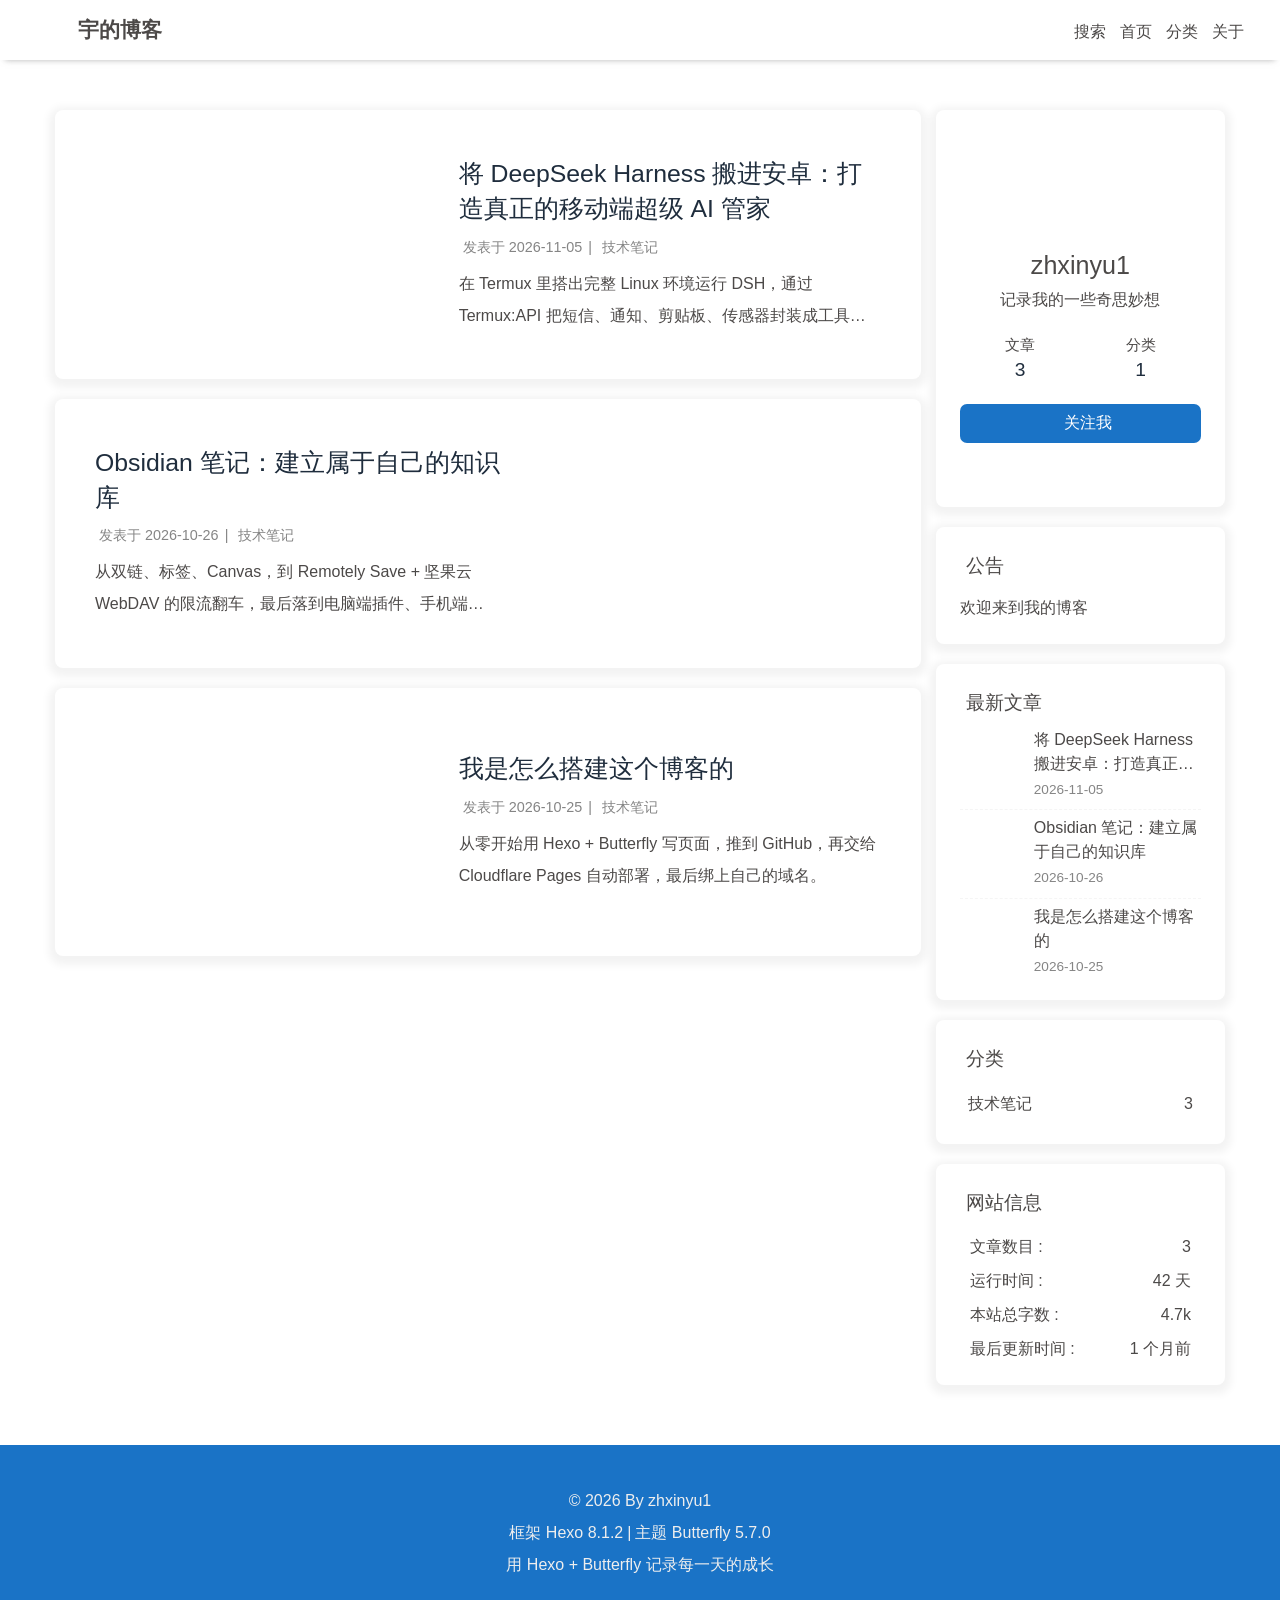
==== commit 69eca08c: "Site updated: site init" ====
--- a/index.html
+++ b/index.html
@@ -246,7 +246,7 @@
     btf.addGlobalFn('pjaxSend', preloader.initLoading, 'preloader_init')
     btf.addGlobalFn('pjaxComplete', preloader.endLoading, 'preloader_end')
   }
-})()</script><div id="sidebar"><div id="menu-mask"></div><div id="sidebar-menus"><div class="avatar-img text-center"><img src="[data-uri]" data-lazy-src="/img/avatar.jpg" onerror="this.onerror=null;this.src='/img/friend_404.gif'" alt="avatar"/></div><div class="site-data text-center"><a href="/"><div class="headline">文章</div><div class="length-num">2</div></a><a href="/categories/"><div class="headline">分类</div><div class="length-num">1</div></a></div><div class="menus_items"><div class="menus_item"><a class="site-page" href="/"><i class="fa-fw fas fa-home"></i><span> 首页</span></a></div><div class="menus_item"><a class="site-page" href="/categories/"><i class="fa-fw fas fa-folder-open"></i><span> 分类</span></a></div><div class="menus_item"><a class="site-page" href="/about/"><i class="fa-fw fas fa-user"></i><span> 关于</span></a></div></div></div></div><div class="page" id="body-wrap"><header class="not-top-img fixed" id="page-header"><nav id="nav"><span id="blog-info"><a class="nav-site-title" href="/"><img class="site-icon" src="[data-uri]" data-lazy-src="/img/logo.png" alt="Logo"><span class="site-name">宇的博客</span></a></span><div id="menus"><div id="search-button"><span class="site-page social-icon search"><i class="fas fa-search fa-fw"></i><span> 搜索</span></span></div><div class="menus_items"><div class="menus_item"><a class="site-page" href="/"><i class="fa-fw fas fa-home"></i><span> 首页</span></a></div><div class="menus_item"><a class="site-page" href="/categories/"><i class="fa-fw fas fa-folder-open"></i><span> 分类</span></a></div><div class="menus_item"><a class="site-page" href="/about/"><i class="fa-fw fas fa-user"></i><span> 关于</span></a></div></div><div id="toggle-menu"><span class="site-page"><i class="fas fa-bars fa-fw"></i></span></div></div></nav><h1 class="title-seo">宇的博客</h1></header><main class="layout" id="content-inner"><div class="recent-posts nc" id="recent-posts"><div class="recent-post-items"><div class="recent-post-item"><div class="post_cover left"><a href="/2026/10/26/Obsidian%E7%AC%94%E8%AE%B0-%E5%BB%BA%E7%AB%8B%E5%B1%9E%E4%BA%8E%E8%87%AA%E5%B7%B1%E7%9A%84%E7%9F%A5%E8%AF%86%E5%BA%93/" title="Obsidian 笔记：建立属于自己的知识库"><img class="post-bg" src="[data-uri]" data-lazy-src="/img/cover/obsidian.jpg" onerror="this.onerror=null;this.src='/img/404.jpg'" alt="Obsidian 笔记：建立属于自己的知识库"></a></div><div class="recent-post-info"><a class="article-title" href="/2026/10/26/Obsidian%E7%AC%94%E8%AE%B0-%E5%BB%BA%E7%AB%8B%E5%B1%9E%E4%BA%8E%E8%87%AA%E5%B7%B1%E7%9A%84%E7%9F%A5%E8%AF%86%E5%BA%93/" title="Obsidian 笔记：建立属于自己的知识库">Obsidian 笔记：建立属于自己的知识库</a><div class="article-meta-wrap"><span class="post-meta-date"><i class="far fa-calendar-alt"></i><span class="article-meta-label">发表于</span><time datetime="2026-10-26T14:45:00.000Z" title="发表于 2026-10-26 22:45:00">2026-10-26</time></span><span class="article-meta"><span class="article-meta-separator">|</span><i class="fas fa-inbox"></i><a class="article-meta__categories" href="/categories/%E6%8A%80%E6%9C%AF%E7%AC%94%E8%AE%B0/">技术笔记</a></span></div><div class="content">从双链、标签、Canvas，到 Remotely Save + 坚果云 WebDAV 的限流翻车，最后落到电脑端插件、手机端 Termux 脚本共用一套 GitHub 仓库的稳定同步方案。</div></div></div><div class="recent-post-item"><div class="post_cover right"><a href="/2026/10/25/%E6%88%91%E7%9A%84%E7%AC%AC%E4%B8%80%E7%AF%87%E5%8D%9A%E5%AE%A2/" title="我是怎么搭建这个博客的"><img class="post-bg" src="[data-uri]" data-lazy-src="/img/cover/blogbuild.jpg" onerror="this.onerror=null;this.src='/img/404.jpg'" alt="我是怎么搭建这个博客的"></a></div><div class="recent-post-info"><a class="article-title" href="/2026/10/25/%E6%88%91%E7%9A%84%E7%AC%AC%E4%B8%80%E7%AF%87%E5%8D%9A%E5%AE%A2/" title="我是怎么搭建这个博客的">我是怎么搭建这个博客的</a><div class="article-meta-wrap"><span class="post-meta-date"><i class="far fa-calendar-alt"></i><span class="article-meta-label">发表于</span><time datetime="2026-10-25T03:40:00.000Z" title="发表于 2026-10-25 11:40:00">2026-10-25</time></span><span class="article-meta"><span class="article-meta-separator">|</span><i class="fas fa-inbox"></i><a class="article-meta__categories" href="/categories/%E6%8A%80%E6%9C%AF%E7%AC%94%E8%AE%B0/">技术笔记</a></span></div><div class="content">从零开始用 Hexo + Butterfly 写页面，推到 GitHub，再交给 Cloudflare Pages 自动部署，最后绑上自己的域名。</div></div></div></div></div><div class="aside-content" id="aside-content"><div class="card-widget card-info text-center"><div class="avatar-img"><img src="[data-uri]" data-lazy-src="/img/avatar.jpg" onerror="this.onerror=null;this.src='/img/friend_404.gif'" alt="avatar"/></div><div class="author-info-name">zhxinyu1</div><div class="author-info-description">记录我的一些奇思妙想</div><div class="site-data"><a href="/"><div class="headline">文章</div><div class="length-num">2</div></a><a href="/categories/"><div class="headline">分类</div><div class="length-num">1</div></a></div><a id="card-info-btn" target="_blank" rel="noopener" href="https://github.com/zhxinyu1"><i class="fab fa-github"></i><span>关注我</span></a><div class="card-info-social-icons"><a class="social-icon" href="https://github.com/zhxinyu1" target="_blank" title="Github"><i class="fab fa-github" style="color: #1a73c6;"></i></a><a class="social-icon" href="/categories/" target="_blank" title="分类"><i class="fas fa-folder-open" style="color: #1a73c6;"></i></a><a class="social-icon" href="/about/" target="_blank" title="联系我"><i class="fas fa-envelope" style="color: #1a73c6;"></i></a></div></div><div class="card-widget card-announcement"><div class="item-headline"><i class="fas fa-bullhorn fa-shake"></i><span>公告</span></div><div class="announcement_content">欢迎来到我的博客</div></div><div class="sticky_layout"><div class="card-widget card-recent-post"><div class="item-headline"><i class="fas fa-history"></i><span>最新文章</span></div><div class="aside-list"><div class="aside-list-item"><a class="thumbnail" href="/2026/10/26/Obsidian%E7%AC%94%E8%AE%B0-%E5%BB%BA%E7%AB%8B%E5%B1%9E%E4%BA%8E%E8%87%AA%E5%B7%B1%E7%9A%84%E7%9F%A5%E8%AF%86%E5%BA%93/" title="Obsidian 笔记：建立属于自己的知识库"><img src="[data-uri]" data-lazy-src="/img/cover/obsidian.jpg" onerror="this.onerror=null;this.src='/img/404.jpg'" alt="Obsidian 笔记：建立属于自己的知识库"/></a><div class="content"><a class="title" href="/2026/10/26/Obsidian%E7%AC%94%E8%AE%B0-%E5%BB%BA%E7%AB%8B%E5%B1%9E%E4%BA%8E%E8%87%AA%E5%B7%B1%E7%9A%84%E7%9F%A5%E8%AF%86%E5%BA%93/" title="Obsidian 笔记：建立属于自己的知识库">Obsidian 笔记：建立属于自己的知识库</a><time datetime="2026-10-26T14:45:00.000Z" title="发表于 2026-10-26 22:45:00">2026-10-26</time></div></div><div class="aside-list-item"><a class="thumbnail" href="/2026/10/25/%E6%88%91%E7%9A%84%E7%AC%AC%E4%B8%80%E7%AF%87%E5%8D%9A%E5%AE%A2/" title="我是怎么搭建这个博客的"><img src="[data-uri]" data-lazy-src="/img/cover/blogbuild.jpg" onerror="this.onerror=null;this.src='/img/404.jpg'" alt="我是怎么搭建这个博客的"/></a><div class="content"><a class="title" href="/2026/10/25/%E6%88%91%E7%9A%84%E7%AC%AC%E4%B8%80%E7%AF%87%E5%8D%9A%E5%AE%A2/" title="我是怎么搭建这个博客的">我是怎么搭建这个博客的</a><time datetime="2026-10-25T03:40:00.000Z" title="发表于 2026-10-25 11:40:00">2026-10-25</time></div></div></div></div><div class="card-widget card-categories"><div class="item-headline"><i class="fas fa-folder-open"></i><span>分类</span></div>
+})()</script><div id="sidebar"><div id="menu-mask"></div><div id="sidebar-menus"><div class="avatar-img text-center"><img src="[data-uri]" data-lazy-src="/img/avatar.jpg" onerror="this.onerror=null;this.src='/img/friend_404.gif'" alt="avatar"/></div><div class="site-data text-center"><a href="/"><div class="headline">文章</div><div class="length-num">3</div></a><a href="/categories/"><div class="headline">分类</div><div class="length-num">1</div></a></div><div class="menus_items"><div class="menus_item"><a class="site-page" href="/"><i class="fa-fw fas fa-home"></i><span> 首页</span></a></div><div class="menus_item"><a class="site-page" href="/categories/"><i class="fa-fw fas fa-folder-open"></i><span> 分类</span></a></div><div class="menus_item"><a class="site-page" href="/about/"><i class="fa-fw fas fa-user"></i><span> 关于</span></a></div></div></div></div><div class="page" id="body-wrap"><header class="not-top-img fixed" id="page-header"><nav id="nav"><span id="blog-info"><a class="nav-site-title" href="/"><img class="site-icon" src="[data-uri]" data-lazy-src="/img/logo.png" alt="Logo"><span class="site-name">宇的博客</span></a></span><div id="menus"><div id="search-button"><span class="site-page social-icon search"><i class="fas fa-search fa-fw"></i><span> 搜索</span></span></div><div class="menus_items"><div class="menus_item"><a class="site-page" href="/"><i class="fa-fw fas fa-home"></i><span> 首页</span></a></div><div class="menus_item"><a class="site-page" href="/categories/"><i class="fa-fw fas fa-folder-open"></i><span> 分类</span></a></div><div class="menus_item"><a class="site-page" href="/about/"><i class="fa-fw fas fa-user"></i><span> 关于</span></a></div></div><div id="toggle-menu"><span class="site-page"><i class="fas fa-bars fa-fw"></i></span></div></div></nav><h1 class="title-seo">宇的博客</h1></header><main class="layout" id="content-inner"><div class="recent-posts nc" id="recent-posts"><div class="recent-post-items"><div class="recent-post-item"><div class="post_cover left"><a href="/2026/11/05/DeepSeekHarness%E8%A3%85%E8%BF%9B%E5%AE%89%E5%8D%93%E6%89%8B%E6%9C%BA/" title="将 DeepSeek Harness 搬进安卓：打造真正的移动端超级 AI 管家"><img class="post-bg" src="[data-uri]" data-lazy-src="/img/cover/dsh-android.jpg" onerror="this.onerror=null;this.src='/img/404.jpg'" alt="将 DeepSeek Harness 搬进安卓：打造真正的移动端超级 AI 管家"></a></div><div class="recent-post-info"><a class="article-title" href="/2026/11/05/DeepSeekHarness%E8%A3%85%E8%BF%9B%E5%AE%89%E5%8D%93%E6%89%8B%E6%9C%BA/" title="将 DeepSeek Harness 搬进安卓：打造真正的移动端超级 AI 管家">将 DeepSeek Harness 搬进安卓：打造真正的移动端超级 AI 管家</a><div class="article-meta-wrap"><span class="post-meta-date"><i class="far fa-calendar-alt"></i><span class="article-meta-label">发表于</span><time datetime="2026-11-05T10:30:00.000Z" title="发表于 2026-11-05 18:30:00">2026-11-05</time></span><span class="article-meta"><span class="article-meta-separator">|</span><i class="fas fa-inbox"></i><a class="article-meta__categories" href="/categories/%E6%8A%80%E6%9C%AF%E7%AC%94%E8%AE%B0/">技术笔记</a></span></div><div class="content">在 Termux 里搭出完整 Linux 环境运行 DSH，通过 Termux:API 把短信、通知、剪贴板、传感器封装成工具交给 Agent，附插件扩展、Token 优化与 ROOT 进阶的思路。</div></div></div><div class="recent-post-item"><div class="post_cover right"><a href="/2026/10/26/Obsidian%E7%AC%94%E8%AE%B0-%E5%BB%BA%E7%AB%8B%E5%B1%9E%E4%BA%8E%E8%87%AA%E5%B7%B1%E7%9A%84%E7%9F%A5%E8%AF%86%E5%BA%93/" title="Obsidian 笔记：建立属于自己的知识库"><img class="post-bg" src="[data-uri]" data-lazy-src="/img/cover/obsidian.jpg" onerror="this.onerror=null;this.src='/img/404.jpg'" alt="Obsidian 笔记：建立属于自己的知识库"></a></div><div class="recent-post-info"><a class="article-title" href="/2026/10/26/Obsidian%E7%AC%94%E8%AE%B0-%E5%BB%BA%E7%AB%8B%E5%B1%9E%E4%BA%8E%E8%87%AA%E5%B7%B1%E7%9A%84%E7%9F%A5%E8%AF%86%E5%BA%93/" title="Obsidian 笔记：建立属于自己的知识库">Obsidian 笔记：建立属于自己的知识库</a><div class="article-meta-wrap"><span class="post-meta-date"><i class="far fa-calendar-alt"></i><span class="article-meta-label">发表于</span><time datetime="2026-10-26T14:45:00.000Z" title="发表于 2026-10-26 22:45:00">2026-10-26</time></span><span class="article-meta"><span class="article-meta-separator">|</span><i class="fas fa-inbox"></i><a class="article-meta__categories" href="/categories/%E6%8A%80%E6%9C%AF%E7%AC%94%E8%AE%B0/">技术笔记</a></span></div><div class="content">从双链、标签、Canvas，到 Remotely Save + 坚果云 WebDAV 的限流翻车，最后落到电脑端插件、手机端 Termux 脚本共用一套 GitHub 仓库的稳定同步方案。</div></div></div><div class="recent-post-item"><div class="post_cover left"><a href="/2026/10/25/%E6%88%91%E7%9A%84%E7%AC%AC%E4%B8%80%E7%AF%87%E5%8D%9A%E5%AE%A2/" title="我是怎么搭建这个博客的"><img class="post-bg" src="[data-uri]" data-lazy-src="/img/cover/blogbuild.jpg" onerror="this.onerror=null;this.src='/img/404.jpg'" alt="我是怎么搭建这个博客的"></a></div><div class="recent-post-info"><a class="article-title" href="/2026/10/25/%E6%88%91%E7%9A%84%E7%AC%AC%E4%B8%80%E7%AF%87%E5%8D%9A%E5%AE%A2/" title="我是怎么搭建这个博客的">我是怎么搭建这个博客的</a><div class="article-meta-wrap"><span class="post-meta-date"><i class="far fa-calendar-alt"></i><span class="article-meta-label">发表于</span><time datetime="2026-10-25T03:40:00.000Z" title="发表于 2026-10-25 11:40:00">2026-10-25</time></span><span class="article-meta"><span class="article-meta-separator">|</span><i class="fas fa-inbox"></i><a class="article-meta__categories" href="/categories/%E6%8A%80%E6%9C%AF%E7%AC%94%E8%AE%B0/">技术笔记</a></span></div><div class="content">从零开始用 Hexo + Butterfly 写页面，推到 GitHub，再交给 Cloudflare Pages 自动部署，最后绑上自己的域名。</div></div></div></div></div><div class="aside-content" id="aside-content"><div class="card-widget card-info text-center"><div class="avatar-img"><img src="[data-uri]" data-lazy-src="/img/avatar.jpg" onerror="this.onerror=null;this.src='/img/friend_404.gif'" alt="avatar"/></div><div class="author-info-name">zhxinyu1</div><div class="author-info-description">记录我的一些奇思妙想</div><div class="site-data"><a href="/"><div class="headline">文章</div><div class="length-num">3</div></a><a href="/categories/"><div class="headline">分类</div><div class="length-num">1</div></a></div><a id="card-info-btn" target="_blank" rel="noopener" href="https://github.com/zhxinyu1"><i class="fab fa-github"></i><span>关注我</span></a><div class="card-info-social-icons"><a class="social-icon" href="https://github.com/zhxinyu1" target="_blank" title="Github"><i class="fab fa-github" style="color: #1a73c6;"></i></a><a class="social-icon" href="/categories/" target="_blank" title="分类"><i class="fas fa-folder-open" style="color: #1a73c6;"></i></a><a class="social-icon" href="/about/" target="_blank" title="联系我"><i class="fas fa-envelope" style="color: #1a73c6;"></i></a></div></div><div class="card-widget card-announcement"><div class="item-headline"><i class="fas fa-bullhorn fa-shake"></i><span>公告</span></div><div class="announcement_content">欢迎来到我的博客</div></div><div class="sticky_layout"><div class="card-widget card-recent-post"><div class="item-headline"><i class="fas fa-history"></i><span>最新文章</span></div><div class="aside-list"><div class="aside-list-item"><a class="thumbnail" href="/2026/11/05/DeepSeekHarness%E8%A3%85%E8%BF%9B%E5%AE%89%E5%8D%93%E6%89%8B%E6%9C%BA/" title="将 DeepSeek Harness 搬进安卓：打造真正的移动端超级 AI 管家"><img src="[data-uri]" data-lazy-src="/img/cover/dsh-android.jpg" onerror="this.onerror=null;this.src='/img/404.jpg'" alt="将 DeepSeek Harness 搬进安卓：打造真正的移动端超级 AI 管家"/></a><div class="content"><a class="title" href="/2026/11/05/DeepSeekHarness%E8%A3%85%E8%BF%9B%E5%AE%89%E5%8D%93%E6%89%8B%E6%9C%BA/" title="将 DeepSeek Harness 搬进安卓：打造真正的移动端超级 AI 管家">将 DeepSeek Harness 搬进安卓：打造真正的移动端超级 AI 管家</a><time datetime="2026-11-05T10:30:00.000Z" title="发表于 2026-11-05 18:30:00">2026-11-05</time></div></div><div class="aside-list-item"><a class="thumbnail" href="/2026/10/26/Obsidian%E7%AC%94%E8%AE%B0-%E5%BB%BA%E7%AB%8B%E5%B1%9E%E4%BA%8E%E8%87%AA%E5%B7%B1%E7%9A%84%E7%9F%A5%E8%AF%86%E5%BA%93/" title="Obsidian 笔记：建立属于自己的知识库"><img src="[data-uri]" data-lazy-src="/img/cover/obsidian.jpg" onerror="this.onerror=null;this.src='/img/404.jpg'" alt="Obsidian 笔记：建立属于自己的知识库"/></a><div class="content"><a class="title" href="/2026/10/26/Obsidian%E7%AC%94%E8%AE%B0-%E5%BB%BA%E7%AB%8B%E5%B1%9E%E4%BA%8E%E8%87%AA%E5%B7%B1%E7%9A%84%E7%9F%A5%E8%AF%86%E5%BA%93/" title="Obsidian 笔记：建立属于自己的知识库">Obsidian 笔记：建立属于自己的知识库</a><time datetime="2026-10-26T14:45:00.000Z" title="发表于 2026-10-26 22:45:00">2026-10-26</time></div></div><div class="aside-list-item"><a class="thumbnail" href="/2026/10/25/%E6%88%91%E7%9A%84%E7%AC%AC%E4%B8%80%E7%AF%87%E5%8D%9A%E5%AE%A2/" title="我是怎么搭建这个博客的"><img src="[data-uri]" data-lazy-src="/img/cover/blogbuild.jpg" onerror="this.onerror=null;this.src='/img/404.jpg'" alt="我是怎么搭建这个博客的"/></a><div class="content"><a class="title" href="/2026/10/25/%E6%88%91%E7%9A%84%E7%AC%AC%E4%B8%80%E7%AF%87%E5%8D%9A%E5%AE%A2/" title="我是怎么搭建这个博客的">我是怎么搭建这个博客的</a><time datetime="2026-10-25T03:40:00.000Z" title="发表于 2026-10-25 11:40:00">2026-10-25</time></div></div></div></div><div class="card-widget card-categories"><div class="item-headline"><i class="fas fa-folder-open"></i><span>分类</span></div>
           <ul class="card-category-list" id="aside-cat-list">
-            <li class="card-category-list-item "><a class="card-category-list-link" href="/categories/%E6%8A%80%E6%9C%AF%E7%AC%94%E8%AE%B0/"><span class="card-category-list-name">技术笔记</span><span class="card-category-list-count">2</span></a></li>
-          </ul></div><div class="card-widget card-webinfo"><div class="item-headline"><i class="fas fa-chart-line"></i><span>网站信息</span></div><div class="webinfo"><div class="webinfo-item"><div class="item-name">文章数目 :</div><div class="item-count">2</div></div><div class="webinfo-item"><div class="item-name">运行时间 :</div><div class="item-count" id="runtimeshow" data-publishDate="2026-10-24T16:00:00.000Z"><i class="fa-solid fa-spinner fa-spin"></i></div></div><div class="webinfo-item"><div class="item-name">本站总字数 :</div><div class="item-count">3.3k</div></div><div class="webinfo-item"><div class="item-name">最后更新时间 :</div><div class="item-count" id="last-push-date" data-lastPushDate="2026-10-27T03:06:27.775Z"><i class="fa-solid fa-spinner fa-spin"></i></div></div></div></div></div></div></main><footer id="footer"><div class="footer-other"><div class="footer-copyright"><span class="copyright">&copy;&nbsp;2026 By zhxinyu1</span><span class="framework-info"><span>框架 </span><a target="_blank" rel="noopener" href="https://hexo.io">Hexo 8.1.2</a><span class="footer-separator">|</span><span>主题 </span><a target="_blank" rel="noopener" href="https://github.com/jerryc127/hexo-theme-butterfly">Butterfly 5.7.0</a></span></div><div class="footer_custom_text">用 Hexo + Butterfly 记录每一天的成长</div></div></footer></div><div id="rightside"><div id="rightside-config-hide"><button id="darkmode" type="button" title="日间和夜间模式切换"><i class="fas fa-adjust"></i></button><button id="hide-aside-btn" type="button" title="单栏和双栏切换"><i class="fas fa-arrows-alt-h"></i></button></div><div id="rightside-config-show"><button id="rightside-config" type="button" title="设置"><i class="fas fa-cog fa-spin"></i></button><button id="go-up" type="button" title="回到顶部"><span class="scroll-percent"></span><i class="fas fa-arrow-up"></i></button></div></div><div><script src="/js/utils.js?v=5.7.0"></script><script src="/js/main.js?v=5.7.0"></script><script src="https://registry.npmmirror.com/@fancyapps/ui/6.1.14/files/dist/fancybox/fancybox.umd.js"></script><script src="https://registry.npmmirror.com/instant.page/5.2.0/files/instantpage.js" type="module"></script><script src="https://registry.npmmirror.com/vanilla-lazyload/19.1.3/files/dist/lazyload.iife.min.js"></script><div class="js-pjax"></div><script defer="defer" id="ribbon" src="https://registry.npmmirror.com/butterfly-extsrc/1.1.6/files/dist/canvas-ribbon.min.js" size="140" alpha="0.5" zIndex="-1" mobile="false" data-click="false"></script><script id="click-heart" src="https://registry.npmmirror.com/butterfly-extsrc/1.1.6/files/dist/click-heart.min.js" async="async" mobile="false"></script><div id="local-search"><div class="search-dialog"><nav class="search-nav"><span class="search-dialog-title">搜索</span><i class="fas fa-spinner fa-pulse" id="loading-status" hidden="hidden"></i><button class="search-close-button"><i class="fas fa-times"></i></button></nav><div class="text-center" id="loading-database"><i class="fas fa-spinner fa-pulse"></i><span>  数据加载中</span></div><div class="local-search-input"><input placeholder="搜索文章…" type="text"/></div><hr/><div id="local-search-results"></div><div class="ais-Pagination" id="local-search-pagination" style="display:none;"><ul class="ais-Pagination-list"></ul></div><div id="local-search-stats"></div></div><div id="search-mask"></div><script src="/js/search/local-search.js?v=5.7.0"></script></div></div></body></html>+            <li class="card-category-list-item "><a class="card-category-list-link" href="/categories/%E6%8A%80%E6%9C%AF%E7%AC%94%E8%AE%B0/"><span class="card-category-list-name">技术笔记</span><span class="card-category-list-count">3</span></a></li>
+          </ul></div><div class="card-widget card-webinfo"><div class="item-headline"><i class="fas fa-chart-line"></i><span>网站信息</span></div><div class="webinfo"><div class="webinfo-item"><div class="item-name">文章数目 :</div><div class="item-count">3</div></div><div class="webinfo-item"><div class="item-name">运行时间 :</div><div class="item-count" id="runtimeshow" data-publishDate="2026-10-24T16:00:00.000Z"><i class="fa-solid fa-spinner fa-spin"></i></div></div><div class="webinfo-item"><div class="item-name">本站总字数 :</div><div class="item-count">4.7k</div></div><div class="webinfo-item"><div class="item-name">最后更新时间 :</div><div class="item-count" id="last-push-date" data-lastPushDate="2026-11-05T11:14:44.899Z"><i class="fa-solid fa-spinner fa-spin"></i></div></div></div></div></div></div></main><footer id="footer"><div class="footer-other"><div class="footer-copyright"><span class="copyright">&copy;&nbsp;2026 By zhxinyu1</span><span class="framework-info"><span>框架 </span><a target="_blank" rel="noopener" href="https://hexo.io">Hexo 8.1.2</a><span class="footer-separator">|</span><span>主题 </span><a target="_blank" rel="noopener" href="https://github.com/jerryc127/hexo-theme-butterfly">Butterfly 5.7.0</a></span></div><div class="footer_custom_text">用 Hexo + Butterfly 记录每一天的成长</div></div></footer></div><div id="rightside"><div id="rightside-config-hide"><button id="darkmode" type="button" title="日间和夜间模式切换"><i class="fas fa-adjust"></i></button><button id="hide-aside-btn" type="button" title="单栏和双栏切换"><i class="fas fa-arrows-alt-h"></i></button></div><div id="rightside-config-show"><button id="rightside-config" type="button" title="设置"><i class="fas fa-cog fa-spin"></i></button><button id="go-up" type="button" title="回到顶部"><span class="scroll-percent"></span><i class="fas fa-arrow-up"></i></button></div></div><div><script src="/js/utils.js?v=5.7.0"></script><script src="/js/main.js?v=5.7.0"></script><script src="https://registry.npmmirror.com/@fancyapps/ui/6.1.14/files/dist/fancybox/fancybox.umd.js"></script><script src="https://registry.npmmirror.com/instant.page/5.2.0/files/instantpage.js" type="module"></script><script src="https://registry.npmmirror.com/vanilla-lazyload/19.1.3/files/dist/lazyload.iife.min.js"></script><div class="js-pjax"></div><script defer="defer" id="ribbon" src="https://registry.npmmirror.com/butterfly-extsrc/1.1.6/files/dist/canvas-ribbon.min.js" size="140" alpha="0.5" zIndex="-1" mobile="false" data-click="false"></script><script id="click-heart" src="https://registry.npmmirror.com/butterfly-extsrc/1.1.6/files/dist/click-heart.min.js" async="async" mobile="false"></script><div id="local-search"><div class="search-dialog"><nav class="search-nav"><span class="search-dialog-title">搜索</span><i class="fas fa-spinner fa-pulse" id="loading-status" hidden="hidden"></i><button class="search-close-button"><i class="fas fa-times"></i></button></nav><div class="text-center" id="loading-database"><i class="fas fa-spinner fa-pulse"></i><span>  数据加载中</span></div><div class="local-search-input"><input placeholder="搜索文章…" type="text"/></div><hr/><div id="local-search-results"></div><div class="ais-Pagination" id="local-search-pagination" style="display:none;"><ul class="ais-Pagination-list"></ul></div><div id="local-search-stats"></div></div><div id="search-mask"></div><script src="/js/search/local-search.js?v=5.7.0"></script></div></div></body></html>
